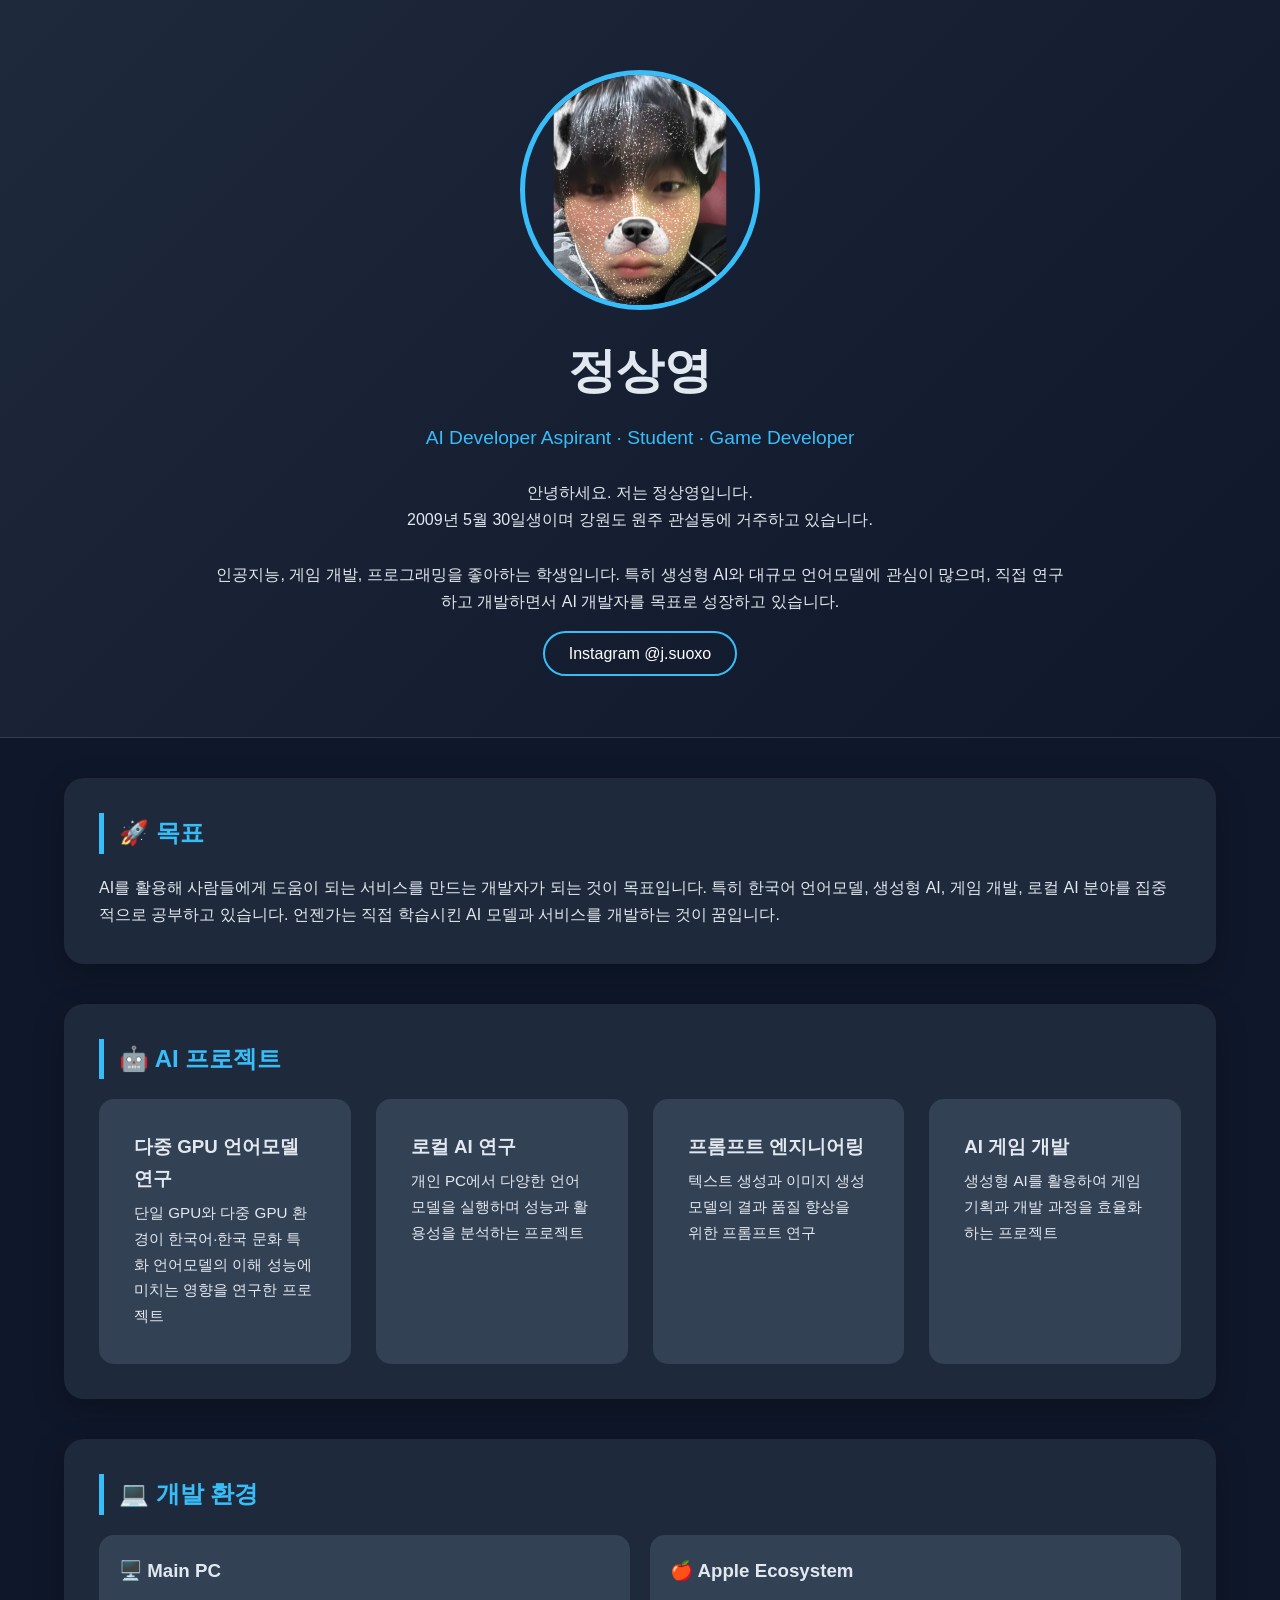
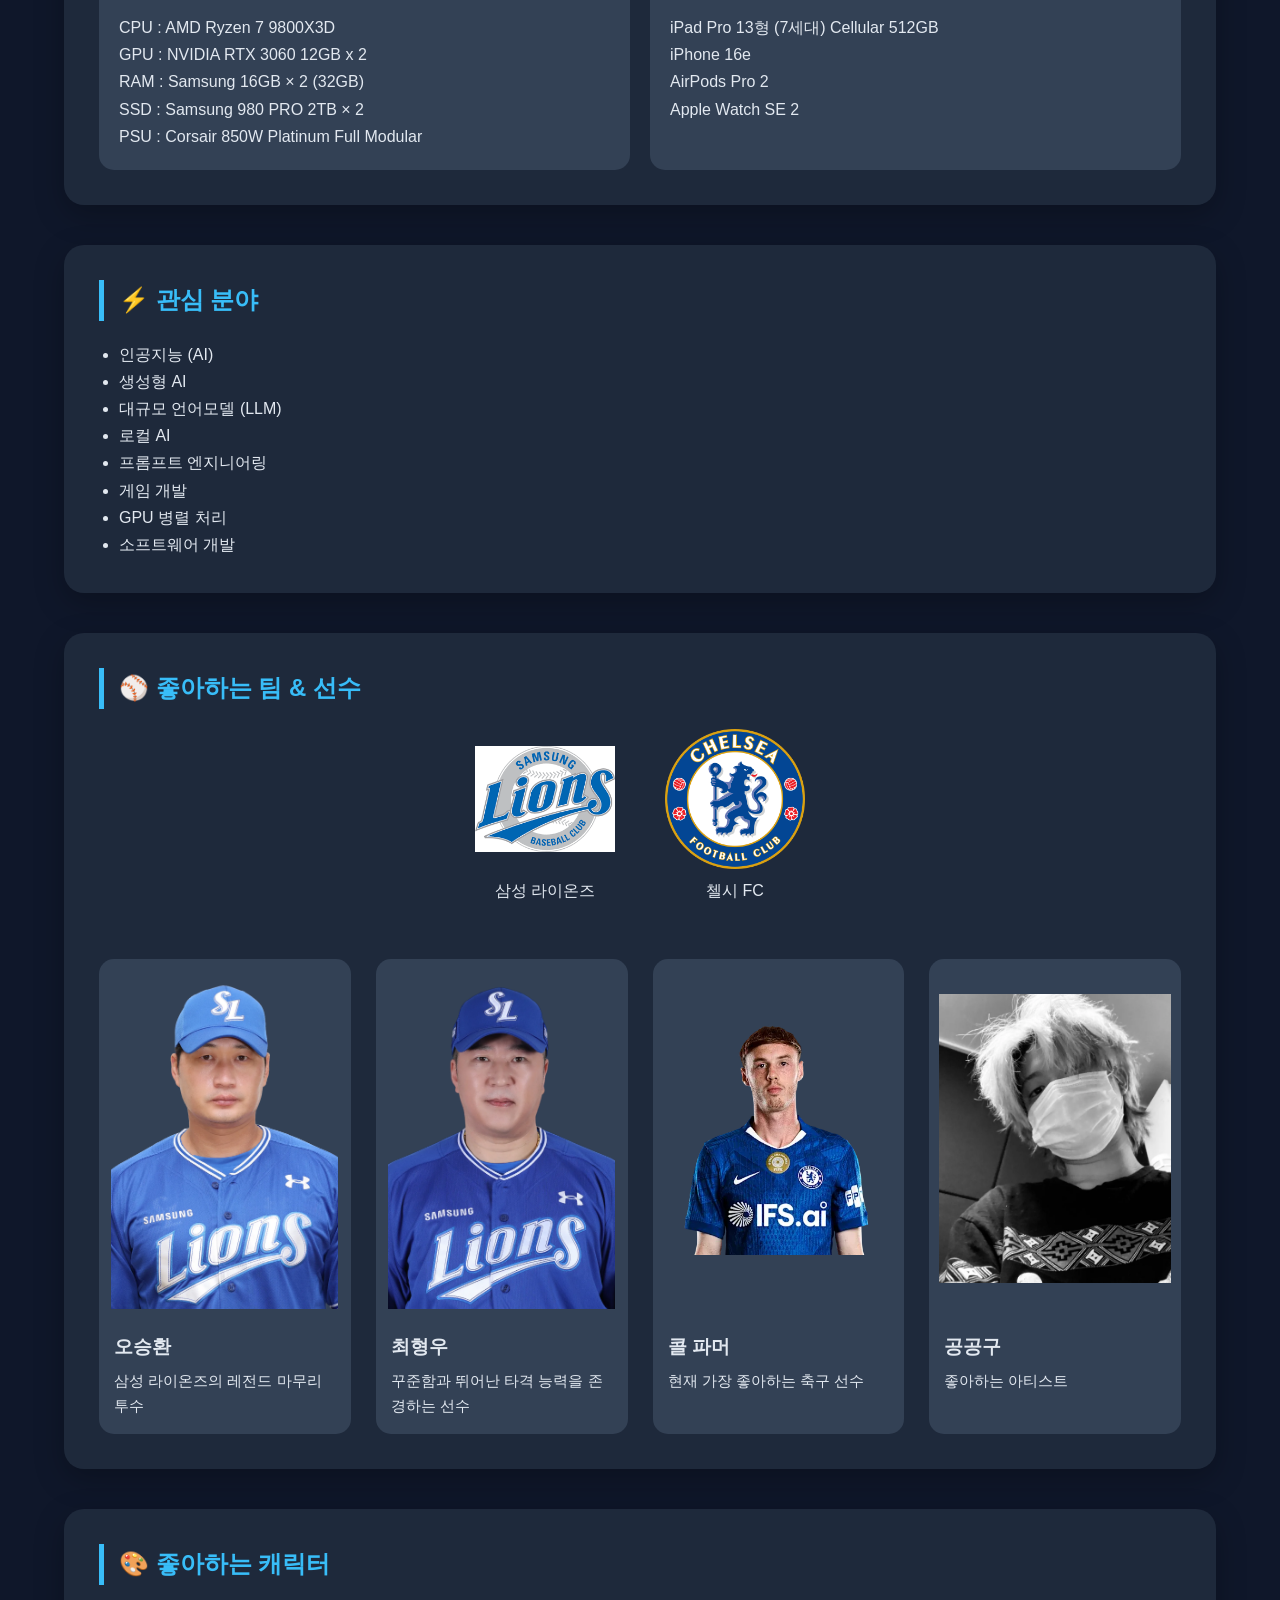
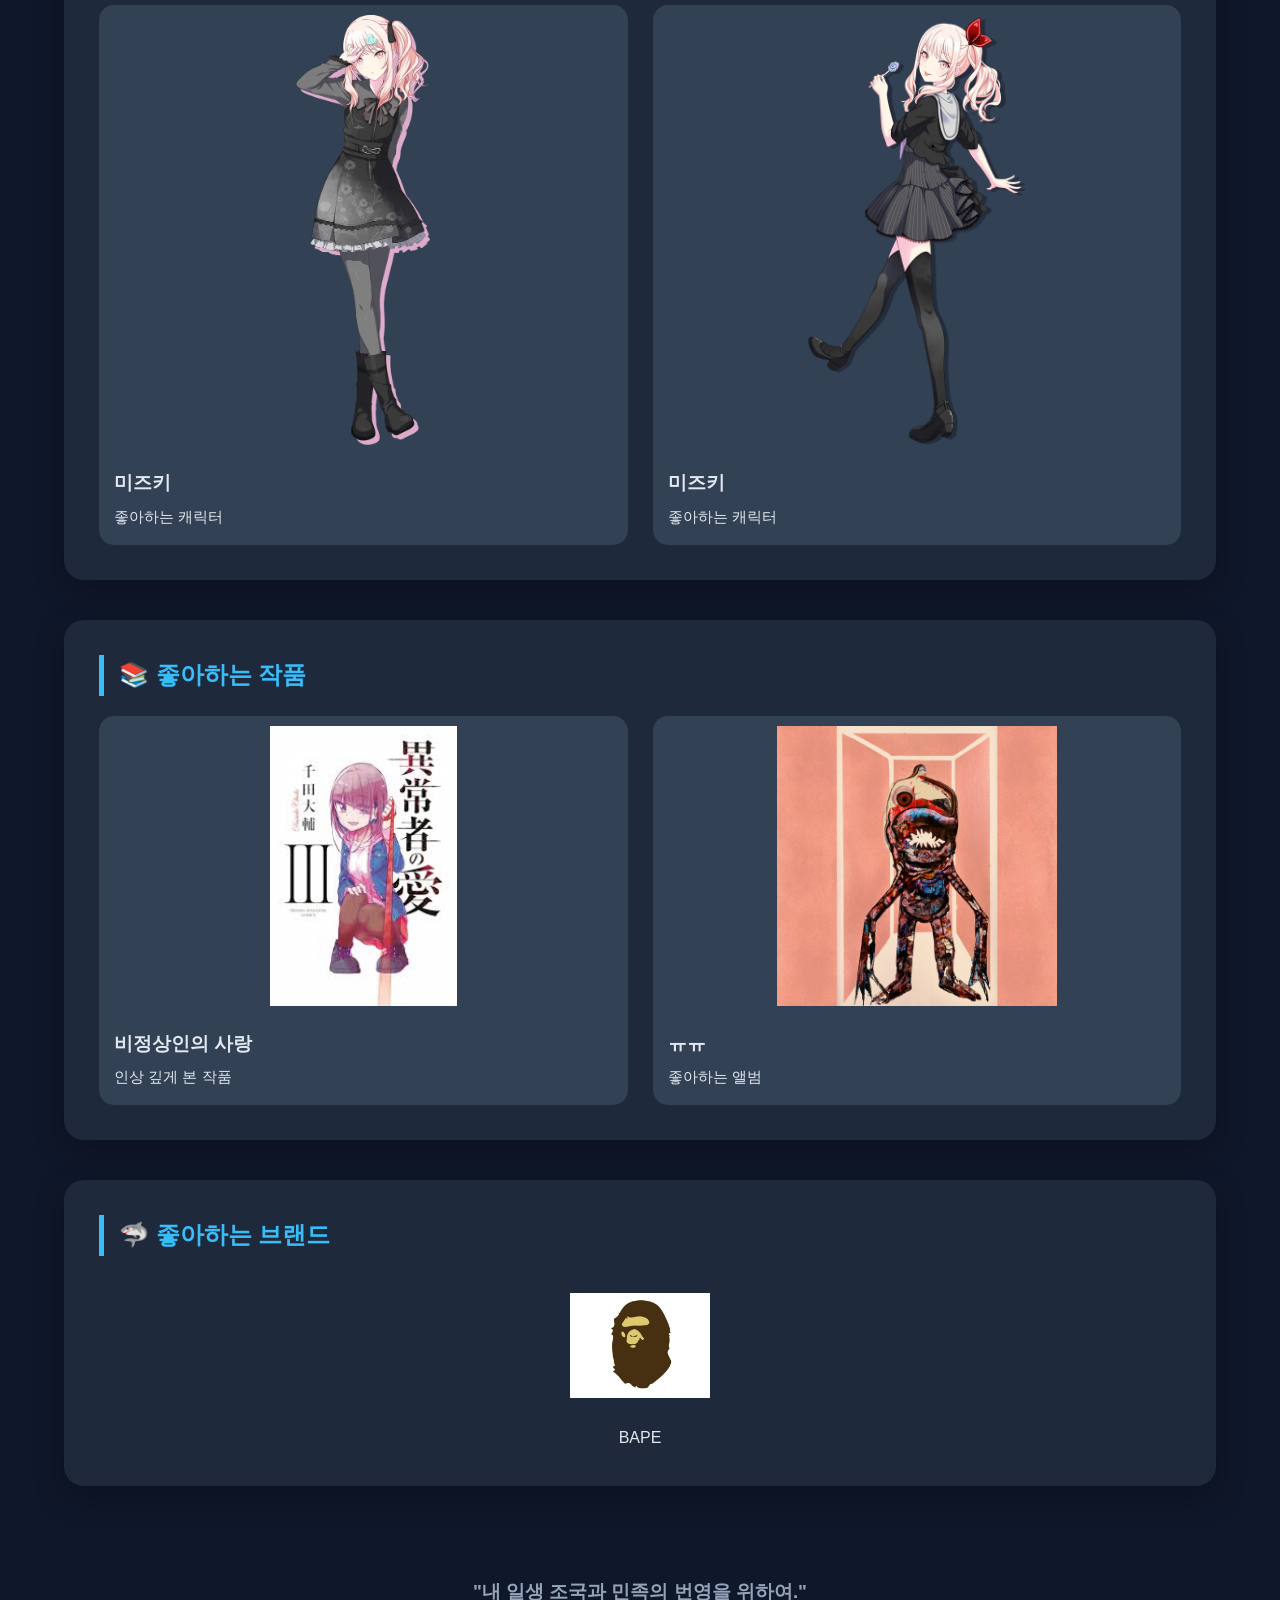
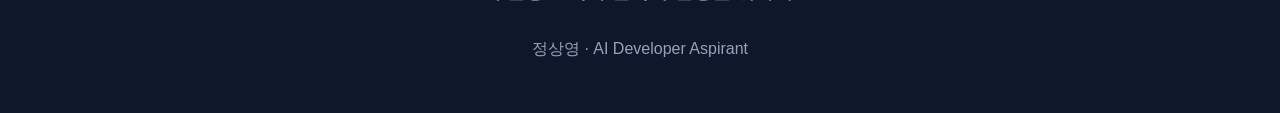
==== github정상영/index.html @ e0c02b86 "Add files via upload" ====
<!DOCTYPE html>

<html lang="ko">
<head>
<meta charset="UTF-8">
<meta name="viewport" content="width=device-width, initial-scale=1.0">
<title>정상영 | AI Developer Portfolio</title>

<style>
*{
    margin:0;
    padding:0;
    box-sizing:border-box;
}

html{
    scroll-behavior:smooth;
}

body{
    font-family:'Pretendard','맑은 고딕',sans-serif;
    background:#0f172a;
    color:#e2e8f0;
    line-height:1.7;
}

header{
    text-align:center;
    padding:70px 20px;
    background:linear-gradient(135deg,#1e293b,#0f172a);
    border-bottom:1px solid rgba(255,255,255,0.1);
}

.profile{
    width:240px;
    height:240px;

    margin:auto;

    border-radius:50%;

    overflow:hidden;

    border:5px solid #38bdf8;
}

.profile img{
    width:100%;

    height:auto;

    transform:scale(0.75);

    transform-origin:center top;
}

header h1{
    font-size:3rem;
    margin-top:20px;
}

.subtitle{
    color:#38bdf8;
    font-size:1.2rem;
    margin-top:10px;
}

.intro{
    max-width:850px;
    margin:25px auto;
}

.social{
    margin-top:25px;
}

.social a{
    color:white;
    text-decoration:none;
    padding:12px 24px;
    border:2px solid #38bdf8;
    border-radius:999px;
    transition:.3s;
}

.social a:hover{
    background:#38bdf8;
    color:#0f172a;
}

.container{
    width:90%;
    max-width:1200px;
    margin:auto;
}

section{
    margin:40px 0;
    padding:35px;
    background:#1e293b;
    border-radius:20px;
    box-shadow:0 10px 30px rgba(0,0,0,.25);
}

h2{
    color:#38bdf8;
    margin-bottom:20px;
    border-left:5px solid #38bdf8;
    padding-left:15px;
}

.gallery{
    display:grid;
    grid-template-columns:repeat(auto-fit,minmax(240px,1fr));
    gap:25px;
}

.card{
    background:#334155;
    border-radius:15px;
    overflow:hidden;
    transition:.3s;
}

.card:hover{
    transform:translateY(-6px);
}

.card img{
    width:100%;
    height:320px;
    object-fit:contain;
    object-position:center;
    display:block;
    padding:10px;
}

.player-card img{
    height: 360px;
}

.character-card img{
    height:450px;
}

.creator-card img{
    height:360px;
}

.album-card img{
    height:300px;
}

.card h3{
    padding:12px 15px 5px;
}

.card p{
    padding:0 15px 15px;
    font-size:.95rem;
}

.logo-row{
    display:flex;
    justify-content:center;
    gap:50px;
    flex-wrap:wrap;
}

.logo-row img{
    width:140px;
    height:140px;
    object-fit:contain;
}

.spec{
    display:grid;
    grid-template-columns:repeat(auto-fit,minmax(320px,1fr));
    gap:20px;
}

.spec-box{
    background:#334155;
    padding:20px;
    border-radius:15px;
}

ul{
    padding-left:20px;
}

footer{
    text-align:center;
    padding:50px 20px;
    color:#94a3b8;
}
</style>

</head>

<body>

<header>

<div class="profile">
    <img src="Images/정상영(나)사진.png" alt="정상영">
</div>

<h1>정상영</h1>

<div class="subtitle">
AI Developer Aspirant · Student · Game Developer
</div>

<div class="intro">
안녕하세요. 저는 정상영입니다.<br>
2009년 5월 30일생이며 강원도 원주 관설동에 거주하고 있습니다.<br><br>

인공지능, 게임 개발, 프로그래밍을 좋아하는 학생입니다.
특히 생성형 AI와 대규모 언어모델에 관심이 많으며,
직접 연구하고 개발하면서 AI 개발자를 목표로 성장하고 있습니다.

</div>

<div class="social">
<a href="https://www.instagram.com/j.suoxo/" target="_blank">
Instagram @j.suoxo
</a>
</div>

</header>

<div class="container">

<section>
<h2>🚀 목표</h2>

<p>
AI를 활용해 사람들에게 도움이 되는 서비스를 만드는 개발자가 되는 것이 목표입니다.
특히 한국어 언어모델, 생성형 AI, 게임 개발, 로컬 AI 분야를 집중적으로 공부하고 있습니다.
언젠가는 직접 학습시킨 AI 모델과 서비스를 개발하는 것이 꿈입니다.
</p>

</section>

<section>

<h2>🤖 AI 프로젝트</h2>

<div class="gallery">

<div class="card">
<div style="padding:20px;">
<h3>다중 GPU 언어모델 연구</h3>
<p>
단일 GPU와 다중 GPU 환경이
한국어·한국 문화 특화 언어모델의 이해 성능에 미치는 영향을 연구한 프로젝트
</p>
</div>
</div>

<div class="card">
<div style="padding:20px;">
<h3>로컬 AI 연구</h3>
<p>
개인 PC에서 다양한 언어모델을 실행하며
성능과 활용성을 분석하는 프로젝트
</p>
</div>
</div>

<div class="card">
<div style="padding:20px;">
<h3>프롬프트 엔지니어링</h3>
<p>
텍스트 생성과 이미지 생성 모델의 결과 품질 향상을 위한 프롬프트 연구
</p>
</div>
</div>

<div class="card">
<div style="padding:20px;">
<h3>AI 게임 개발</h3>
<p>
생성형 AI를 활용하여 게임 기획과 개발 과정을 효율화하는 프로젝트
</p>
</div>
</div>

</div>

</section>

<section>

<h2>💻 개발 환경</h2>

<div class="spec">

<div class="spec-box">

<h3>🖥️ Main PC</h3>
<br>

CPU : AMD Ryzen 7 9800X3D<br>
GPU : NVIDIA RTX 3060 12GB  x 2<br>
RAM : Samsung 16GB × 2 (32GB)<br>
SSD : Samsung 980 PRO 2TB × 2<br>
PSU : Corsair 850W Platinum Full Modular

</div>

<div class="spec-box">

<h3>🍎 Apple Ecosystem</h3>
<br>

iPad Pro 13형 (7세대) Cellular 512GB<br>
iPhone 16e<br>
AirPods Pro 2<br>
Apple Watch SE 2

</div>

</div>

</section>

<section>

<h2>⚡ 관심 분야</h2>

<ul>
<li>인공지능 (AI)</li>
<li>생성형 AI</li>
<li>대규모 언어모델 (LLM)</li>
<li>로컬 AI</li>
<li>프롬프트 엔지니어링</li>
<li>게임 개발</li>
<li>GPU 병렬 처리</li>
<li>소프트웨어 개발</li>
</ul>

</section>

<section>

<h2>⚾ 좋아하는 팀 & 선수</h2>

<div class="logo-row">

<div>
<img src="Images/삼성라이온즈로고.png" alt="삼성 라이온즈">
<p style="text-align:center;">삼성 라이온즈</p>
</div>

<div>
<img src="Images/첼시로고.png" alt="첼시">
<p style="text-align:center;">첼시 FC</p>
</div>

</div>

<br><br>

<div class="gallery">

<div class="card player-card">
<img src="Images/오승환프로필.png" alt="오승환">
<h3>오승환</h3>
<p>삼성 라이온즈의 레전드 마무리 투수</p>
</div>

<div class="card player-card">
<img src="Images/최형우프로필.png" alt="최형우">
<h3>최형우</h3>
<p>꾸준함과 뛰어난 타격 능력을 존경하는 선수</p>
</div>

<div class="card player-card">
<img src="Images/콜파머프로필.png" alt="콜 파머">
<h3>콜 파머</h3>
<p>현재 가장 좋아하는 축구 선수</p>
</div>

<div class="card creator-card">
<img src="Images/공공구프로필.png" alt="공공구">
<h3>공공구</h3>
<p>좋아하는 아티스트</p>
</div>

</div>

</section>

<section>

<h2>🎨 좋아하는 캐릭터</h2>

<div class="gallery">

<div class="card character-card">
<img src="Images/미즈키프로필1.png" alt="미즈키">
<h3>미즈키</h3>
<p>좋아하는 캐릭터</p>
</div>

<div class="card character-card">
<img src="Images/미즈키프로필2.png" alt="미즈키">
<h3>미즈키</h3>
<p>좋아하는 캐릭터</p>
</div>

</div>

</section>

<section>

<h2>📚 좋아하는 작품</h2>

<div class="gallery">

<div class="card album-card">
<img src="Images/비정상인의사랑표지.png" alt="비정상인의 사랑">
<h3>비정상인의 사랑</h3>
<p>인상 깊게 본 작품</p>
</div>

<div class="card album-card">
<img src="Images/ㅠㅠ(앨범)커버.png" alt="ㅠㅠ">
<h3>ㅠㅠ</h3>
<p>좋아하는 앨범</p>
</div>

</div>

</section>

<section>

<h2>🦈 좋아하는 브랜드</h2>

<div class="logo-row">

<div>
<img src="Images/베이프로고.png" alt="BAPE">
<p style="text-align:center;">BAPE</p>
</div>

</div>

</section>

</div>

<footer>

<h3>"내 일생 조국과 민족의 번영을 위하여."</h3>

<br>

<p>
정상영 · AI Developer Aspirant
</p>

</footer>

</body>
</html>
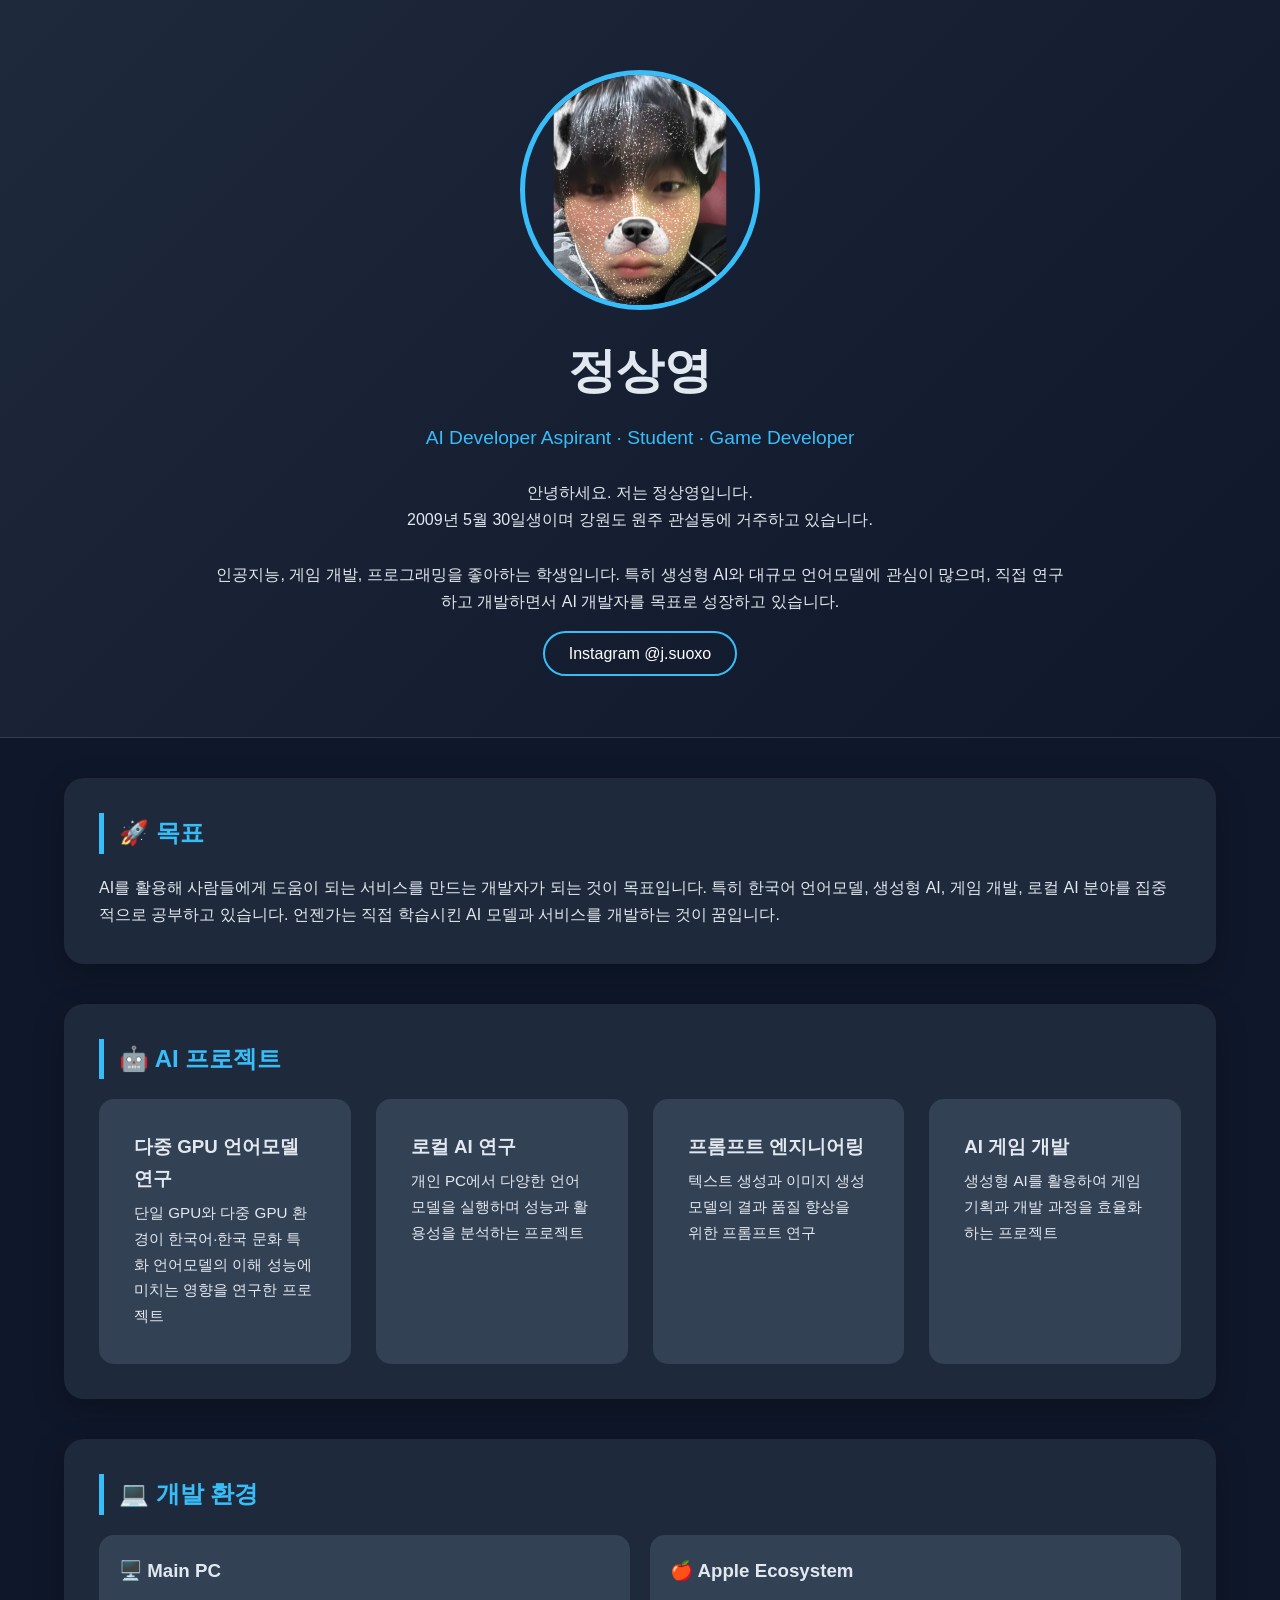
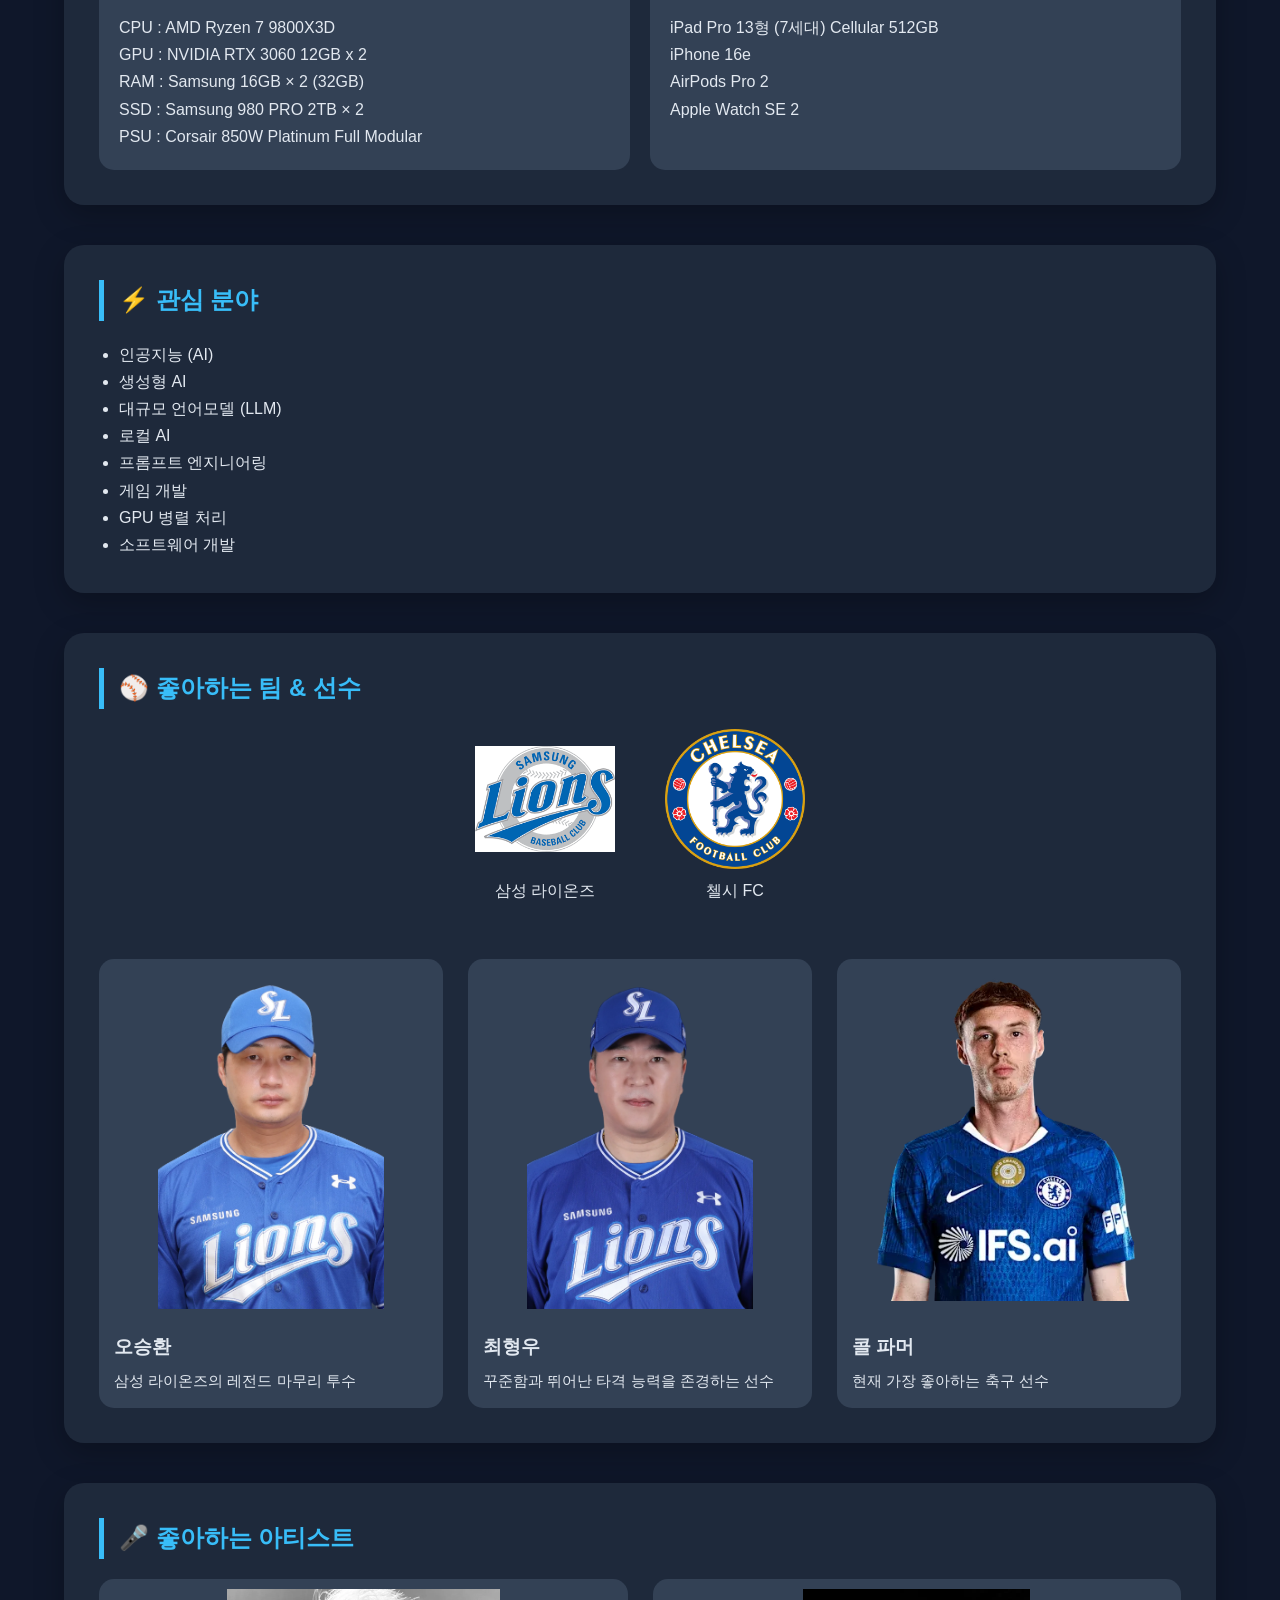
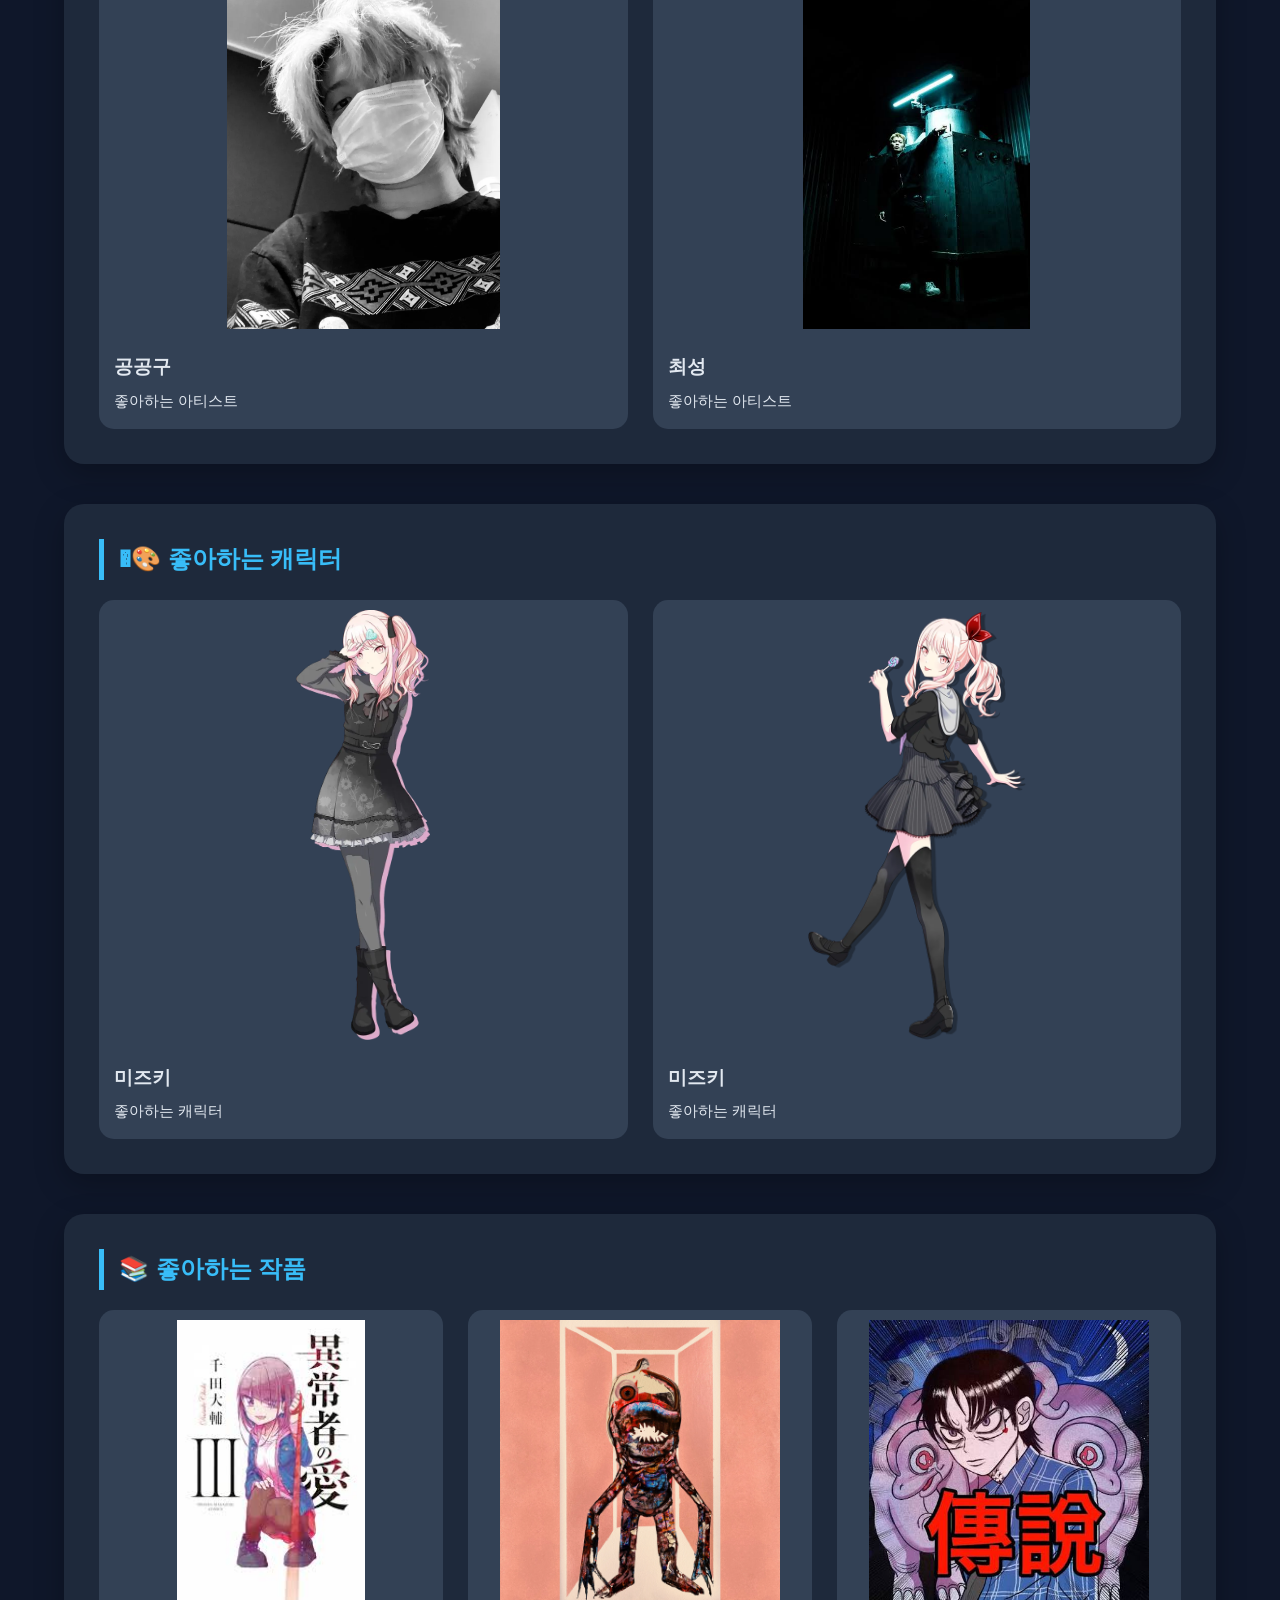
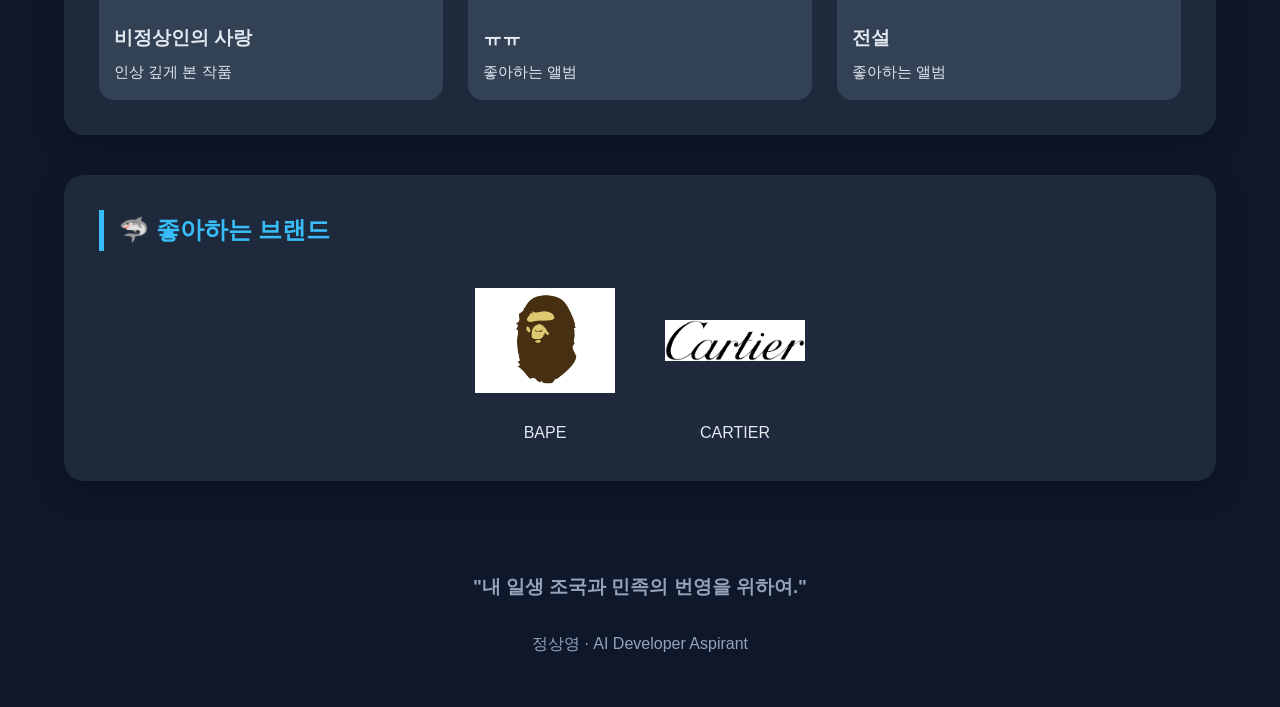
==== commit d99c3bf8: "Add files via upload" ====
--- a/github정상영/index.html
+++ b/github정상영/index.html
@@ -383,19 +383,35 @@
 <p>현재 가장 좋아하는 축구 선수</p>
 </div>
 
+</div>
+
+</section>
+
+<section>
+
+<h2>🎤 좋아하는 아티스트</h2>
+
+<div class="gallery">
+
 <div class="card creator-card">
 <img src="Images/공공구프로필.png" alt="공공구">
 <h3>공공구</h3>
 <p>좋아하는 아티스트</p>
 </div>
 
-</div>
-
-</section>
-
-<section>
-
-<h2>🎨 좋아하는 캐릭터</h2>
+<div class="card creator-card">
+<img src="Images/최성프로필.png" alt="최성">
+<h3>최성</h3>
+<p>좋아하는 아티스트</p>
+</div>
+
+</div>
+
+</section>
+
+<section>
+
+<h2>�🎨 좋아하는 캐릭터</h2>
 
 <div class="gallery">
 
@@ -433,6 +449,12 @@
 <p>좋아하는 앨범</p>
 </div>
 
+<div class="card album-card">
+<img src="Images/전설앨범표지.png" alt="전설">
+<h3>전설</h3>
+<p>좋아하는 앨범</p>
+</div>
+
 </div>
 
 </section>
@@ -448,6 +470,11 @@
 <p style="text-align:center;">BAPE</p>
 </div>
 
+<div>
+<img src="Images/cartier로고.png" alt="Cartier">
+<p style="text-align:center;">CARTIER</p>
+</div>
+
 </div>
 
 </section>
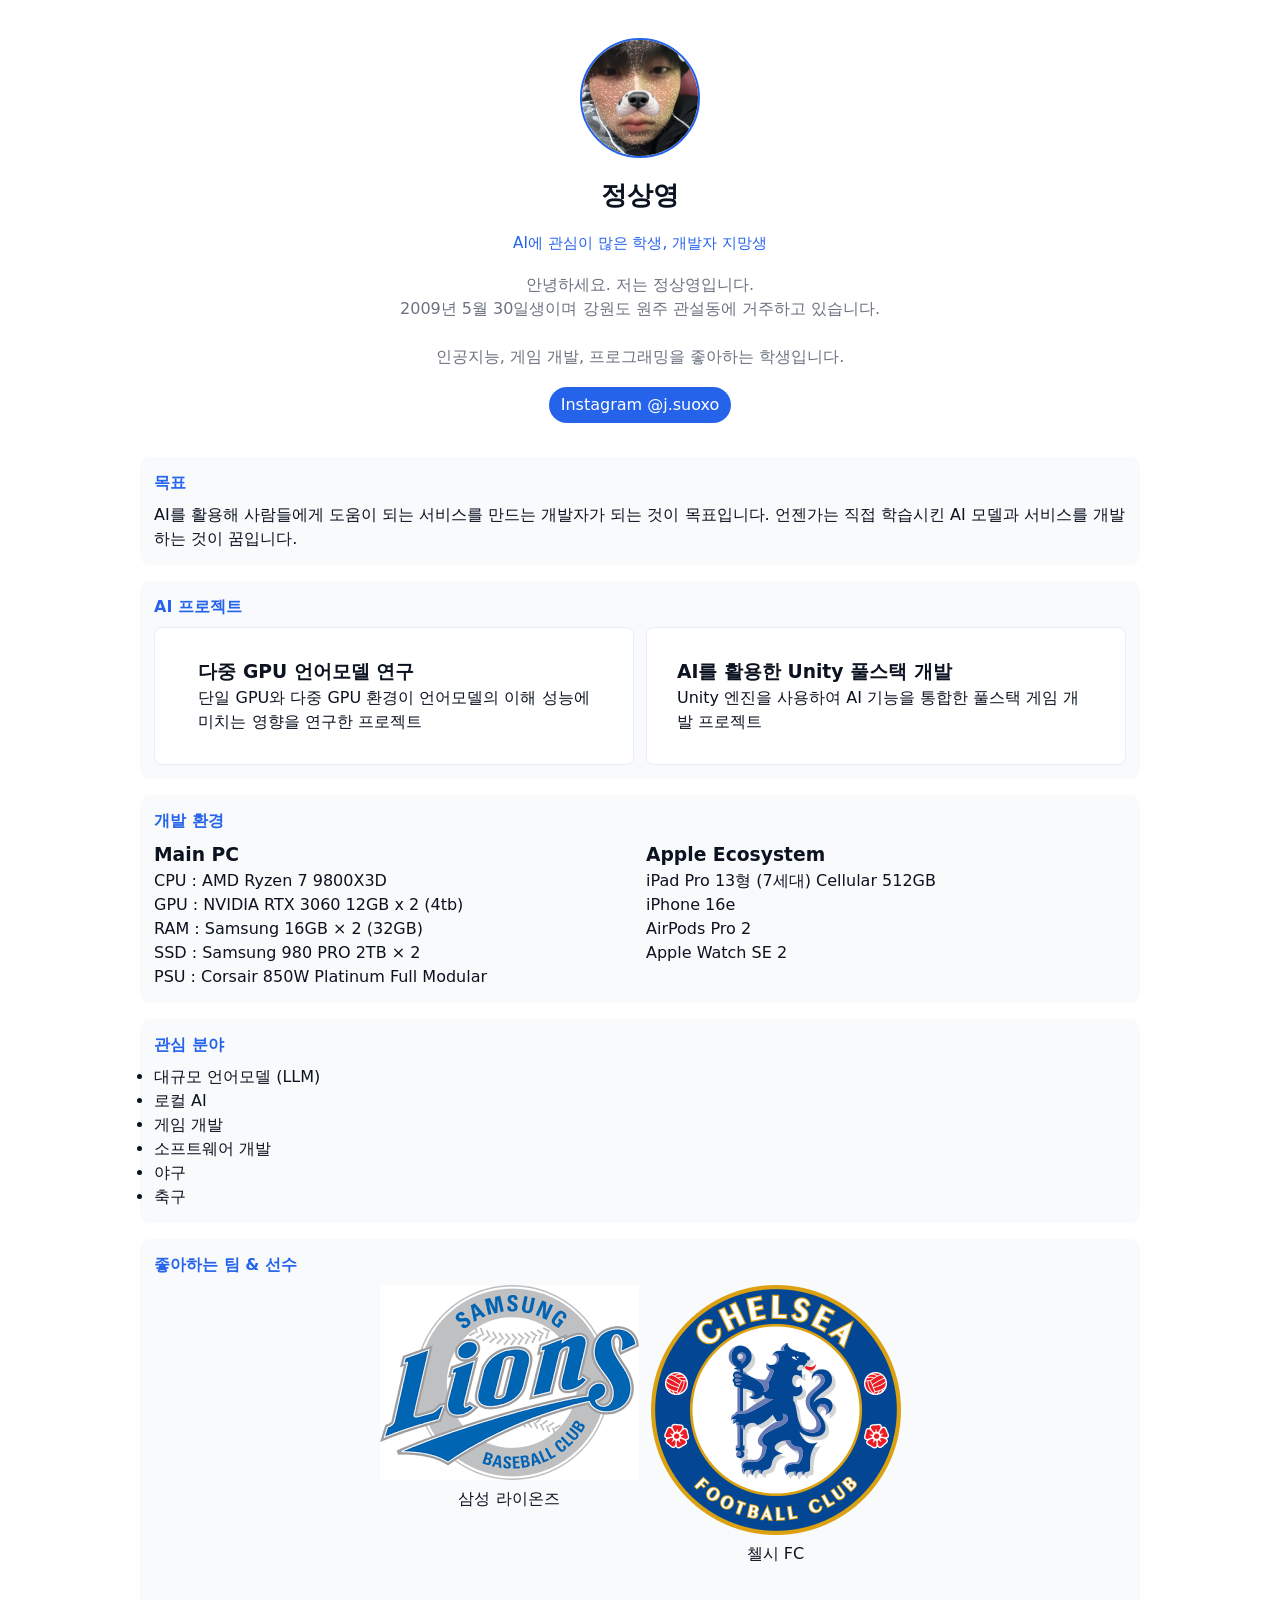
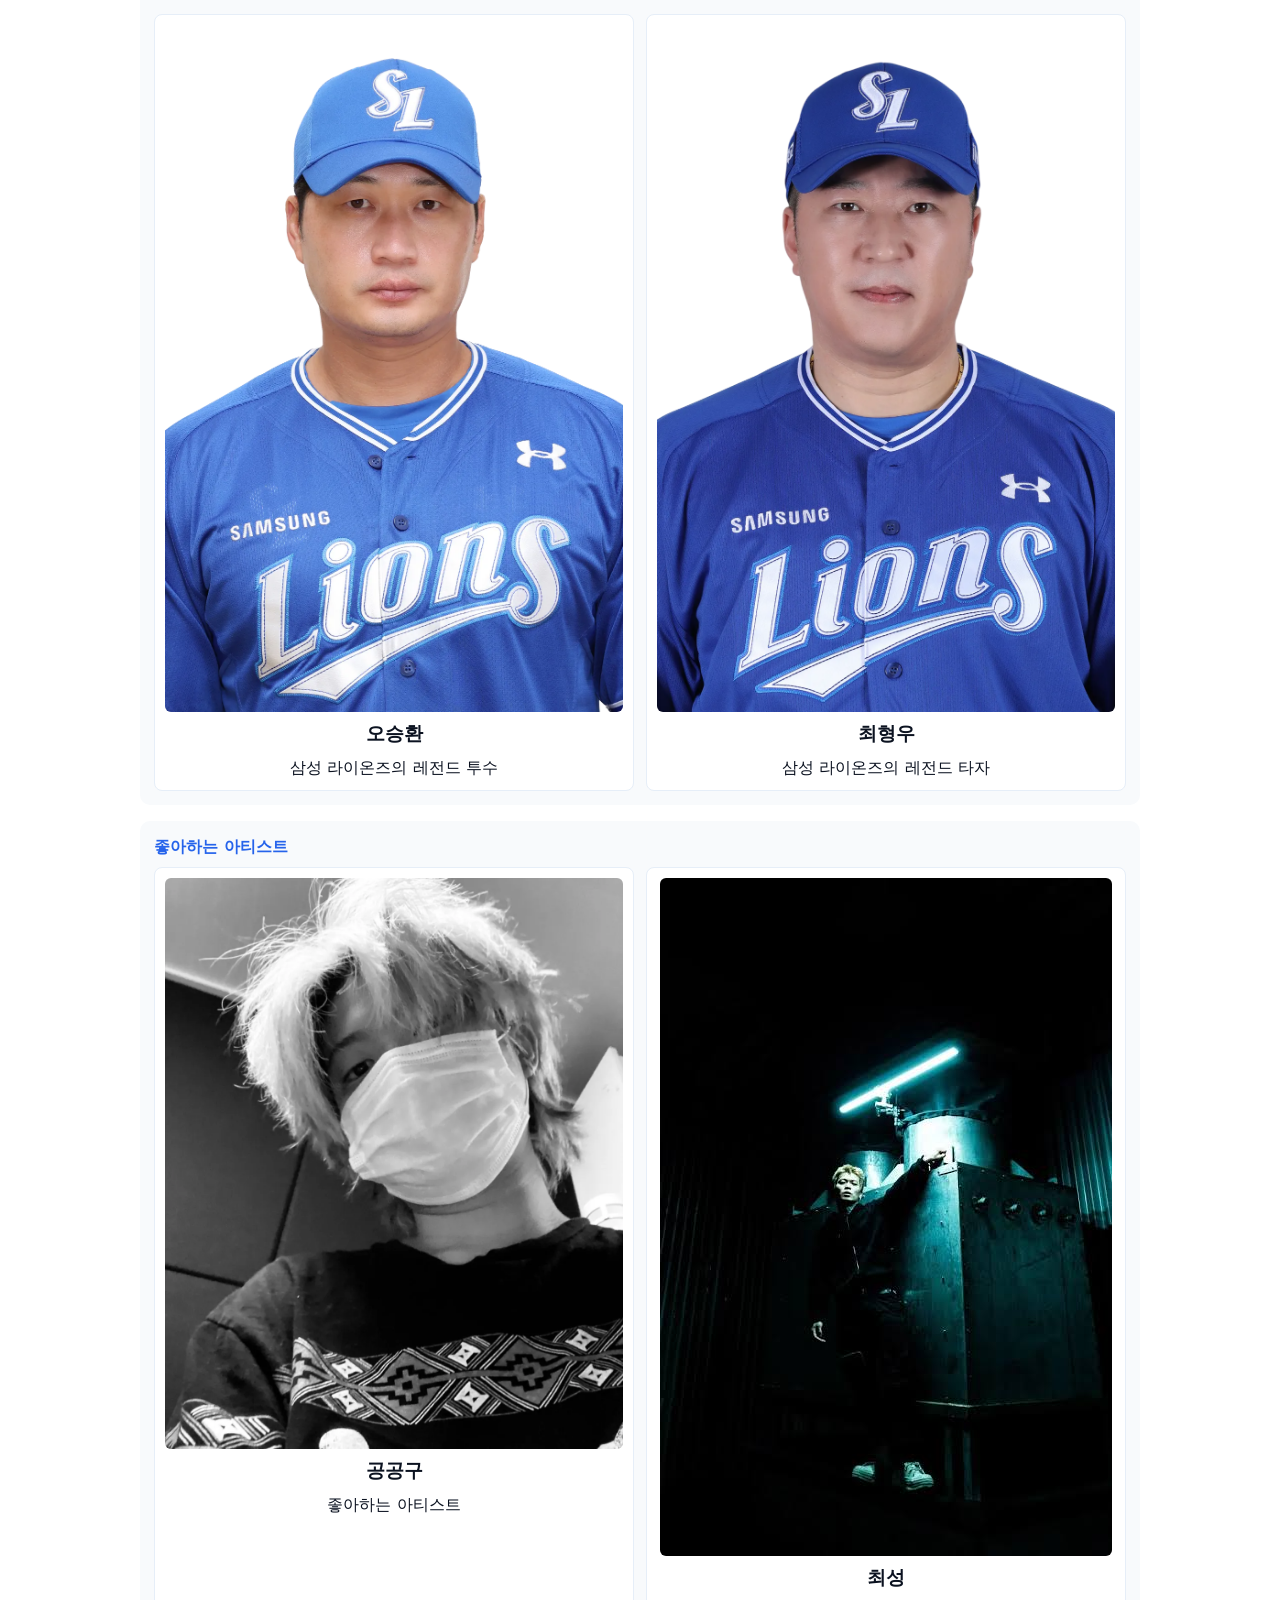
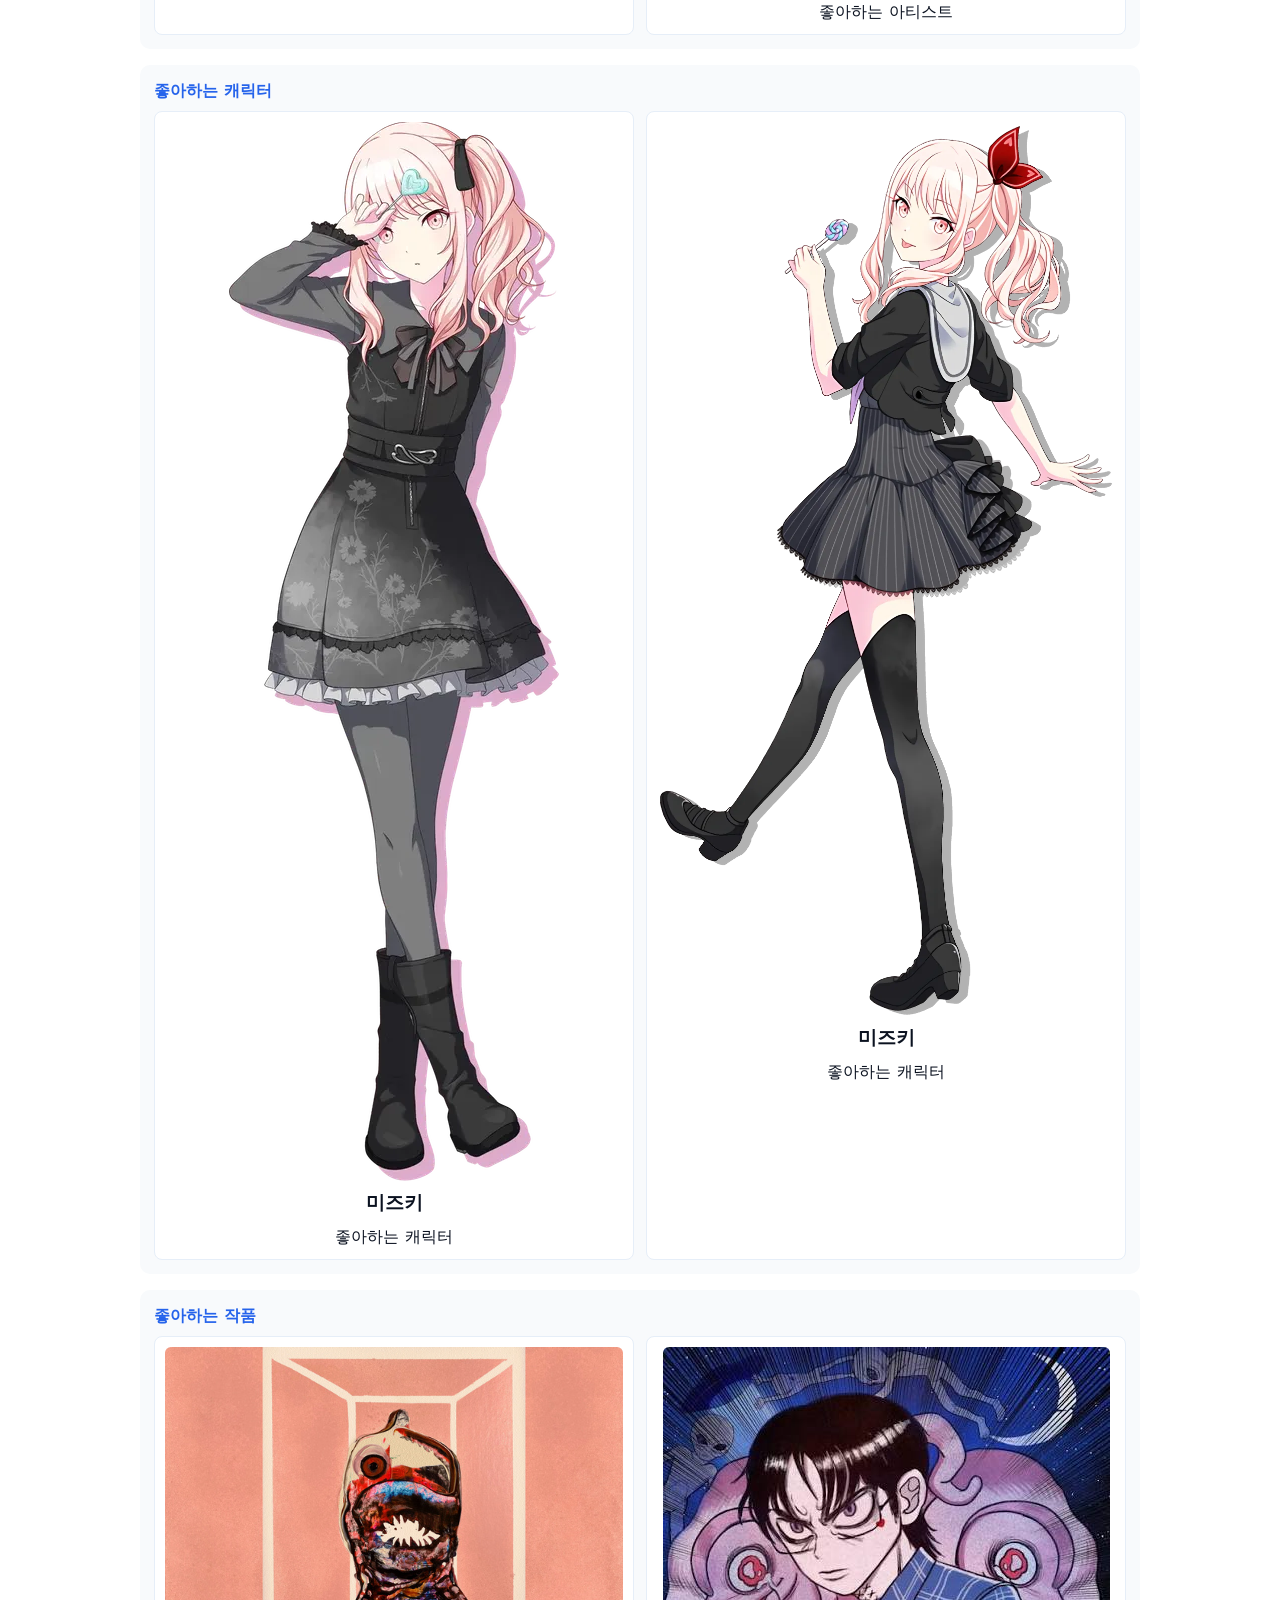
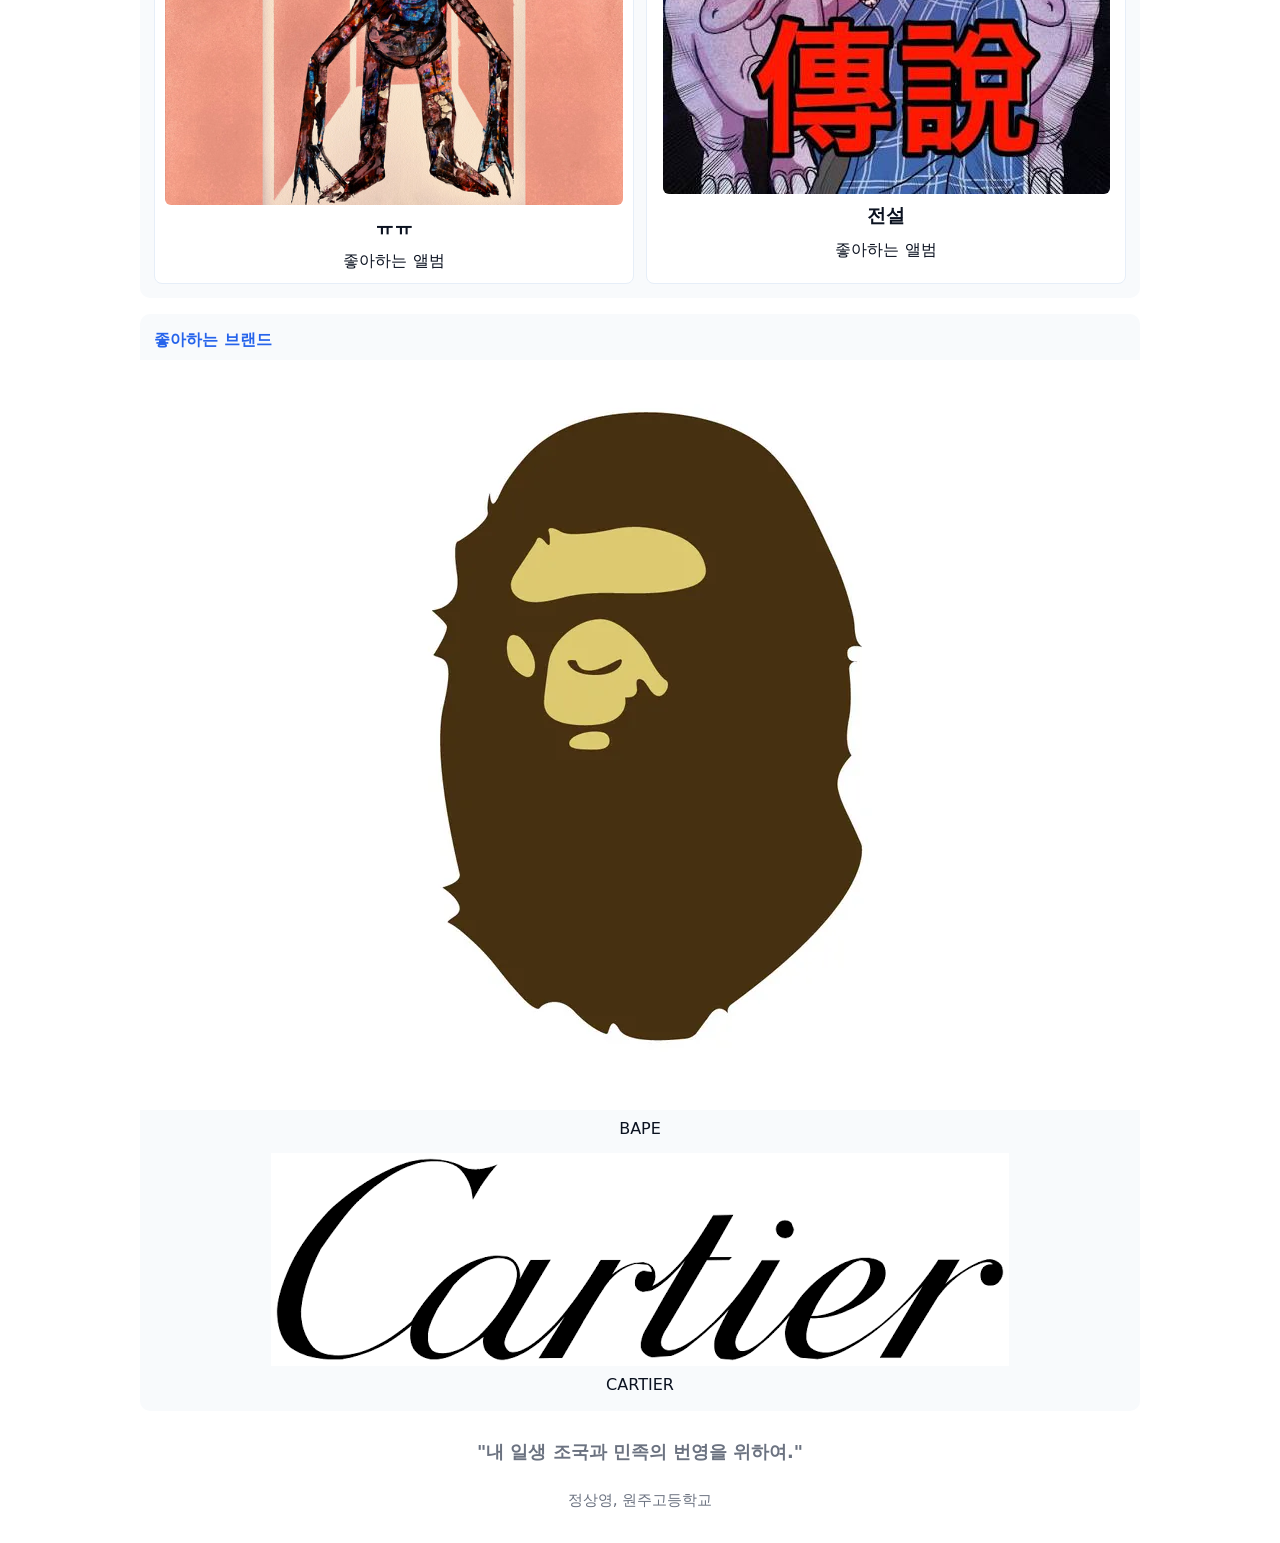
==== commit da78b03c: "Add files via upload" ====
--- a/github정상영/index.html
+++ b/github정상영/index.html
@@ -1,200 +1,10 @@
 <!DOCTYPE html>
-
 <html lang="ko">
 <head>
 <meta charset="UTF-8">
-<meta name="viewport" content="width=device-width, initial-scale=1.0">
-<title>정상영 | AI Developer Portfolio</title>
-
-<style>
-*{
-    margin:0;
-    padding:0;
-    box-sizing:border-box;
-}
-
-html{
-    scroll-behavior:smooth;
-}
-
-body{
-    font-family:'Pretendard','맑은 고딕',sans-serif;
-    background:#0f172a;
-    color:#e2e8f0;
-    line-height:1.7;
-}
-
-header{
-    text-align:center;
-    padding:70px 20px;
-    background:linear-gradient(135deg,#1e293b,#0f172a);
-    border-bottom:1px solid rgba(255,255,255,0.1);
-}
-
-.profile{
-    width:240px;
-    height:240px;
-
-    margin:auto;
-
-    border-radius:50%;
-
-    overflow:hidden;
-
-    border:5px solid #38bdf8;
-}
-
-.profile img{
-    width:100%;
-
-    height:auto;
-
-    transform:scale(0.75);
-
-    transform-origin:center top;
-}
-
-header h1{
-    font-size:3rem;
-    margin-top:20px;
-}
-
-.subtitle{
-    color:#38bdf8;
-    font-size:1.2rem;
-    margin-top:10px;
-}
-
-.intro{
-    max-width:850px;
-    margin:25px auto;
-}
-
-.social{
-    margin-top:25px;
-}
-
-.social a{
-    color:white;
-    text-decoration:none;
-    padding:12px 24px;
-    border:2px solid #38bdf8;
-    border-radius:999px;
-    transition:.3s;
-}
-
-.social a:hover{
-    background:#38bdf8;
-    color:#0f172a;
-}
-
-.container{
-    width:90%;
-    max-width:1200px;
-    margin:auto;
-}
-
-section{
-    margin:40px 0;
-    padding:35px;
-    background:#1e293b;
-    border-radius:20px;
-    box-shadow:0 10px 30px rgba(0,0,0,.25);
-}
-
-h2{
-    color:#38bdf8;
-    margin-bottom:20px;
-    border-left:5px solid #38bdf8;
-    padding-left:15px;
-}
-
-.gallery{
-    display:grid;
-    grid-template-columns:repeat(auto-fit,minmax(240px,1fr));
-    gap:25px;
-}
-
-.card{
-    background:#334155;
-    border-radius:15px;
-    overflow:hidden;
-    transition:.3s;
-}
-
-.card:hover{
-    transform:translateY(-6px);
-}
-
-.card img{
-    width:100%;
-    height:320px;
-    object-fit:contain;
-    object-position:center;
-    display:block;
-    padding:10px;
-}
-
-.player-card img{
-    height: 360px;
-}
-
-.character-card img{
-    height:450px;
-}
-
-.creator-card img{
-    height:360px;
-}
-
-.album-card img{
-    height:300px;
-}
-
-.card h3{
-    padding:12px 15px 5px;
-}
-
-.card p{
-    padding:0 15px 15px;
-    font-size:.95rem;
-}
-
-.logo-row{
-    display:flex;
-    justify-content:center;
-    gap:50px;
-    flex-wrap:wrap;
-}
-
-.logo-row img{
-    width:140px;
-    height:140px;
-    object-fit:contain;
-}
-
-.spec{
-    display:grid;
-    grid-template-columns:repeat(auto-fit,minmax(320px,1fr));
-    gap:20px;
-}
-
-.spec-box{
-    background:#334155;
-    padding:20px;
-    border-radius:15px;
-}
-
-ul{
-    padding-left:20px;
-}
-
-footer{
-    text-align:center;
-    padding:50px 20px;
-    color:#94a3b8;
-}
-</style>
+<title>정상영</title>
+
+<link rel="stylesheet" href="styles.css">
 
 </head>
 
@@ -209,17 +19,12 @@
 <h1>정상영</h1>
 
 <div class="subtitle">
-AI Developer Aspirant · Student · Game Developer
-</div>
-
+AI에 관심이 많은 학생, 개발자 지망생
+</div>
 <div class="intro">
 안녕하세요. 저는 정상영입니다.<br>
 2009년 5월 30일생이며 강원도 원주 관설동에 거주하고 있습니다.<br><br>
-
 인공지능, 게임 개발, 프로그래밍을 좋아하는 학생입니다.
-특히 생성형 AI와 대규모 언어모델에 관심이 많으며,
-직접 연구하고 개발하면서 AI 개발자를 목표로 성장하고 있습니다.
-
 </div>
 
 <div class="social">
@@ -233,11 +38,9 @@
 <div class="container">
 
 <section>
-<h2>🚀 목표</h2>
-
+<h2>목표</h2>
 <p>
 AI를 활용해 사람들에게 도움이 되는 서비스를 만드는 개발자가 되는 것이 목표입니다.
-특히 한국어 언어모델, 생성형 AI, 게임 개발, 로컬 AI 분야를 집중적으로 공부하고 있습니다.
 언젠가는 직접 학습시킨 AI 모델과 서비스를 개발하는 것이 꿈입니다.
 </p>
 
@@ -245,107 +48,75 @@
 
 <section>
 
-<h2>🤖 AI 프로젝트</h2>
-
-<div class="gallery">
-
+<h2>AI 프로젝트</h2>
+
+<div class="gallery">
 <div class="card">
 <div style="padding:20px;">
 <h3>다중 GPU 언어모델 연구</h3>
 <p>
-단일 GPU와 다중 GPU 환경이
-한국어·한국 문화 특화 언어모델의 이해 성능에 미치는 영향을 연구한 프로젝트
+단일 GPU와 다중 GPU 환경이 언어모델의 이해 성능에<br>미치는 영향을 연구한 프로젝트
 </p>
 </div>
 </div>
 
 <div class="card">
 <div style="padding:20px;">
-<h3>로컬 AI 연구</h3>
-<p>
-개인 PC에서 다양한 언어모델을 실행하며
-성능과 활용성을 분석하는 프로젝트
-</p>
-</div>
-</div>
-
-<div class="card">
-<div style="padding:20px;">
-<h3>프롬프트 엔지니어링</h3>
-<p>
-텍스트 생성과 이미지 생성 모델의 결과 품질 향상을 위한 프롬프트 연구
-</p>
-</div>
-</div>
-
-<div class="card">
-<div style="padding:20px;">
-<h3>AI 게임 개발</h3>
-<p>
-생성형 AI를 활용하여 게임 기획과 개발 과정을 효율화하는 프로젝트
-</p>
-</div>
-</div>
-
-</div>
-
-</section>
-
-<section>
-
-<h2>💻 개발 환경</h2>
+<h3>AI를 활용한 Unity 풀스택 개발</h3>
+<p>
+Unity 엔진을 사용하여 AI 기능을 통합한 풀스택 게임 개발 프로젝트
+</p>
+</div>
+</div>
+</section>
+
+<section>
+
+<h2>개발 환경</h2>
 
 <div class="spec">
 
 <div class="spec-box">
 
-<h3>🖥️ Main PC</h3>
-<br>
-
+<h3>Main PC</h3>
 CPU : AMD Ryzen 7 9800X3D<br>
-GPU : NVIDIA RTX 3060 12GB  x 2<br>
+GPU : NVIDIA RTX 3060 12GB x 2 (4tb)<br>
 RAM : Samsung 16GB × 2 (32GB)<br>
 SSD : Samsung 980 PRO 2TB × 2<br>
 PSU : Corsair 850W Platinum Full Modular
-
 </div>
 
 <div class="spec-box">
 
-<h3>🍎 Apple Ecosystem</h3>
-<br>
-
+<h3>Apple Ecosystem</h3>
 iPad Pro 13형 (7세대) Cellular 512GB<br>
 iPhone 16e<br>
 AirPods Pro 2<br>
 Apple Watch SE 2
-
-</div>
-
-</div>
-
-</section>
-
-<section>
-
-<h2>⚡ 관심 분야</h2>
+</div>
+
+</div>
+
+</section>
+
+<section>
+
+<h2>관심 분야</h2>
 
 <ul>
-<li>인공지능 (AI)</li>
-<li>생성형 AI</li>
 <li>대규모 언어모델 (LLM)</li>
 <li>로컬 AI</li>
-<li>프롬프트 엔지니어링</li>
 <li>게임 개발</li>
-<li>GPU 병렬 처리</li>
 <li>소프트웨어 개발</li>
+<li>야구</li>
+<li>축구</li>
 </ul>
 
 </section>
 
 <section>
 
-<h2>⚾ 좋아하는 팀 & 선수</h2>
+<h2>좋아하는 팀 & 선수</h2>
 
 <div class="logo-row">
 
@@ -368,28 +139,22 @@
 <div class="card player-card">
 <img src="Images/오승환프로필.png" alt="오승환">
 <h3>오승환</h3>
-<p>삼성 라이온즈의 레전드 마무리 투수</p>
+<p>삼성 라이온즈의 레전드 투수</p>
 </div>
 
 <div class="card player-card">
 <img src="Images/최형우프로필.png" alt="최형우">
 <h3>최형우</h3>
-<p>꾸준함과 뛰어난 타격 능력을 존경하는 선수</p>
-</div>
-
-<div class="card player-card">
-<img src="Images/콜파머프로필.png" alt="콜 파머">
-<h3>콜 파머</h3>
-<p>현재 가장 좋아하는 축구 선수</p>
-</div>
-
-</div>
-
-</section>
-
-<section>
-
-<h2>🎤 좋아하는 아티스트</h2>
+<p>삼성 라이온즈의 레전드 타자</p>
+</div>
+
+</div>
+
+</section>
+
+<section>
+
+<h2>좋아하는 아티스트</h2>
 
 <div class="gallery">
 
@@ -411,7 +176,7 @@
 
 <section>
 
-<h2>�🎨 좋아하는 캐릭터</h2>
+<h2>좋아하는 캐릭터</h2>
 
 <div class="gallery">
 
@@ -433,15 +198,9 @@
 
 <section>
 
-<h2>📚 좋아하는 작품</h2>
-
-<div class="gallery">
-
-<div class="card album-card">
-<img src="Images/비정상인의사랑표지.png" alt="비정상인의 사랑">
-<h3>비정상인의 사랑</h3>
-<p>인상 깊게 본 작품</p>
-</div>
+<h2>좋아하는 작품</h2>
+
+<div class="gallery">
 
 <div class="card album-card">
 <img src="Images/ㅠㅠ(앨범)커버.png" alt="ㅠㅠ">
@@ -461,7 +220,7 @@
 
 <section>
 
-<h2>🦈 좋아하는 브랜드</h2>
+<h2>좋아하는 브랜드</h2>
 
 <div class="logo-row">
 
@@ -476,22 +235,14 @@
 </div>
 
 </div>
-
-</section>
-
-</div>
-
+</section>
+</div>
 <footer>
-
 <h3>"내 일생 조국과 민족의 번영을 위하여."</h3>
-
 <br>
-
-<p>
-정상영 · AI Developer Aspirant
-</p>
-
+<p>
+정상영, 원주고등학교
+</p>
 </footer>
-
 </body>
 </html>
--- a/github정상영/styles.css
+++ b/github정상영/styles.css
@@ -0,0 +1,60 @@
+/* styles.css — 깔끔한 변수 기반 스타일, 라이트/다크 대응 */
+:root{
+  --bg: #ffffff;
+  --card: #f8fafc;
+  --accent: #2563eb;
+  --text: #0b1220;
+  --muted: #6b7280;
+  --radius: 10px;
+  --gap: 12px;
+}
+
+*{box-sizing:border-box;margin:0;padding:0}
+html{scroll-behavior:smooth}
+body{
+  font-family: system-ui, -apple-system, 'Segoe UI', Roboto, 'Noto Sans KR', sans-serif;
+  background: var(--bg);
+  color: var(--text);
+  line-height:1.5;
+  padding:20px;
+}
+
+.container{max-width:1000px;margin:0 auto}
+
+/* Header */
+header{display:flex;flex-direction:column;align-items:center;gap:var(--gap);padding:18px 0}
+.profile{width:120px;height:120px;border-radius:50%;overflow:hidden;border:2px solid var(--accent)}
+.profile img{width:100%;height:100%;object-fit:cover;display:block}
+h1{font-size:1.6rem;margin:6px 0}
+.subtitle{color:var(--accent);font-size:.95rem}
+.intro{max-width:800px;text-align:center;color:var(--muted);padding:6px 0}
+.social a{display:inline-block;background:var(--accent);color:#fff;padding:6px 12px;border-radius:999px;text-decoration:none}
+
+/* Sections */
+section{background:var(--card);padding:14px;border-radius:var(--radius);margin:16px 0}
+h2{font-size:1rem;color:var(--accent);margin-bottom:8px}
+
+/* Gallery & Cards */
+.gallery{display:grid;grid-template-columns:repeat(auto-fit,minmax(180px,1fr));gap:12px}
+.card{background:#fff;padding:10px;border-radius:8px;border:1px solid #e6eef8;display:flex;flex-direction:column;align-items:center;gap:8px}
+.card img{max-width:100%;height:auto;border-radius:6px}
+
+.logo-row{display:flex;gap:12px;flex-wrap:wrap;justify-content:center}
+.spec{display:grid;grid-template-columns:repeat(auto-fit,minmax(180px,1fr));gap:12px}
+
+footer{text-align:center;color:var(--muted);padding:12px 0;font-size:.95rem}
+
+/* Responsive tweaks */
+@media (max-width:480px){
+  body{padding:12px}
+  .profile{width:100px;height:100px}
+  h1{font-size:1.25rem}
+}
+
+/* Dark mode */
+@media (prefers-color-scheme:dark){
+  :root{--bg:#071023;--card:#07182a;--text:#e6eef8;--muted:#9aa6b2}
+  body{background:var(--bg);color:var(--text)}
+  section{background:var(--card)}
+  .card{background:var(--card);border-color:transparent}
+}
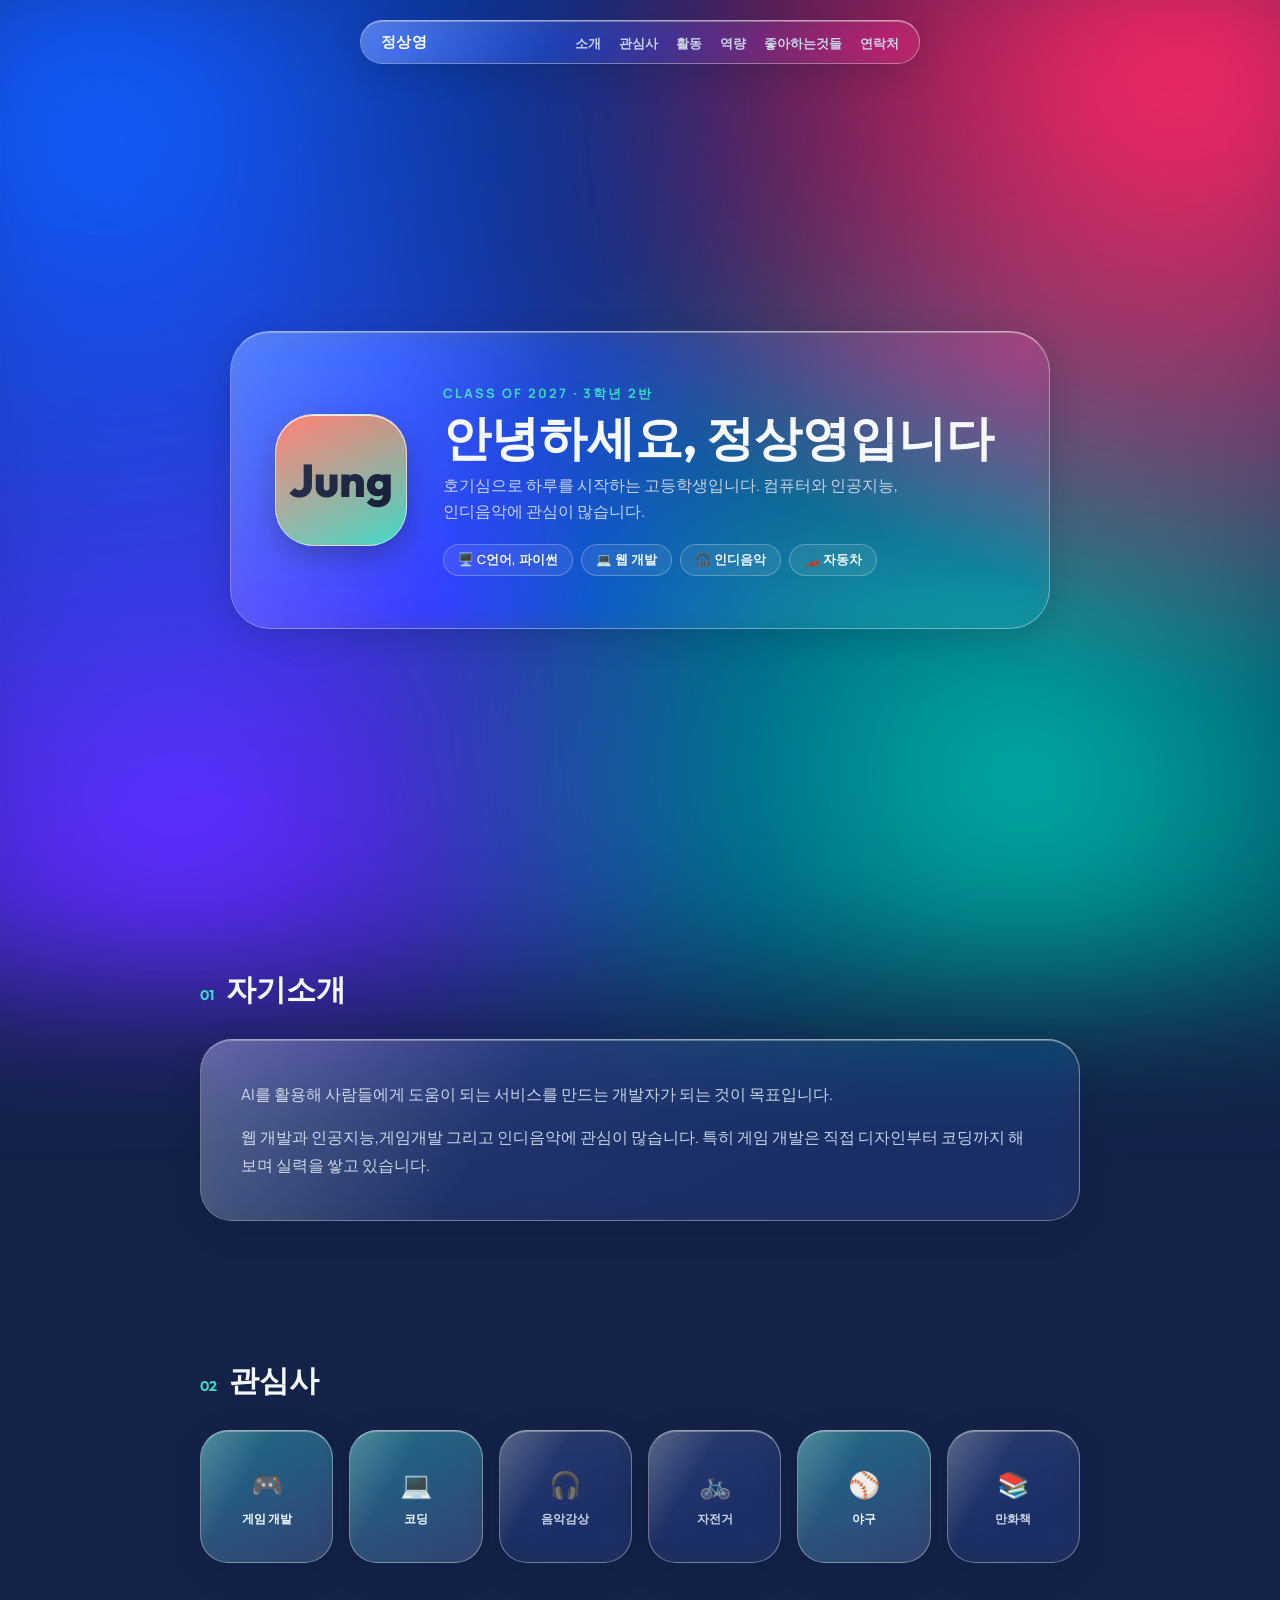
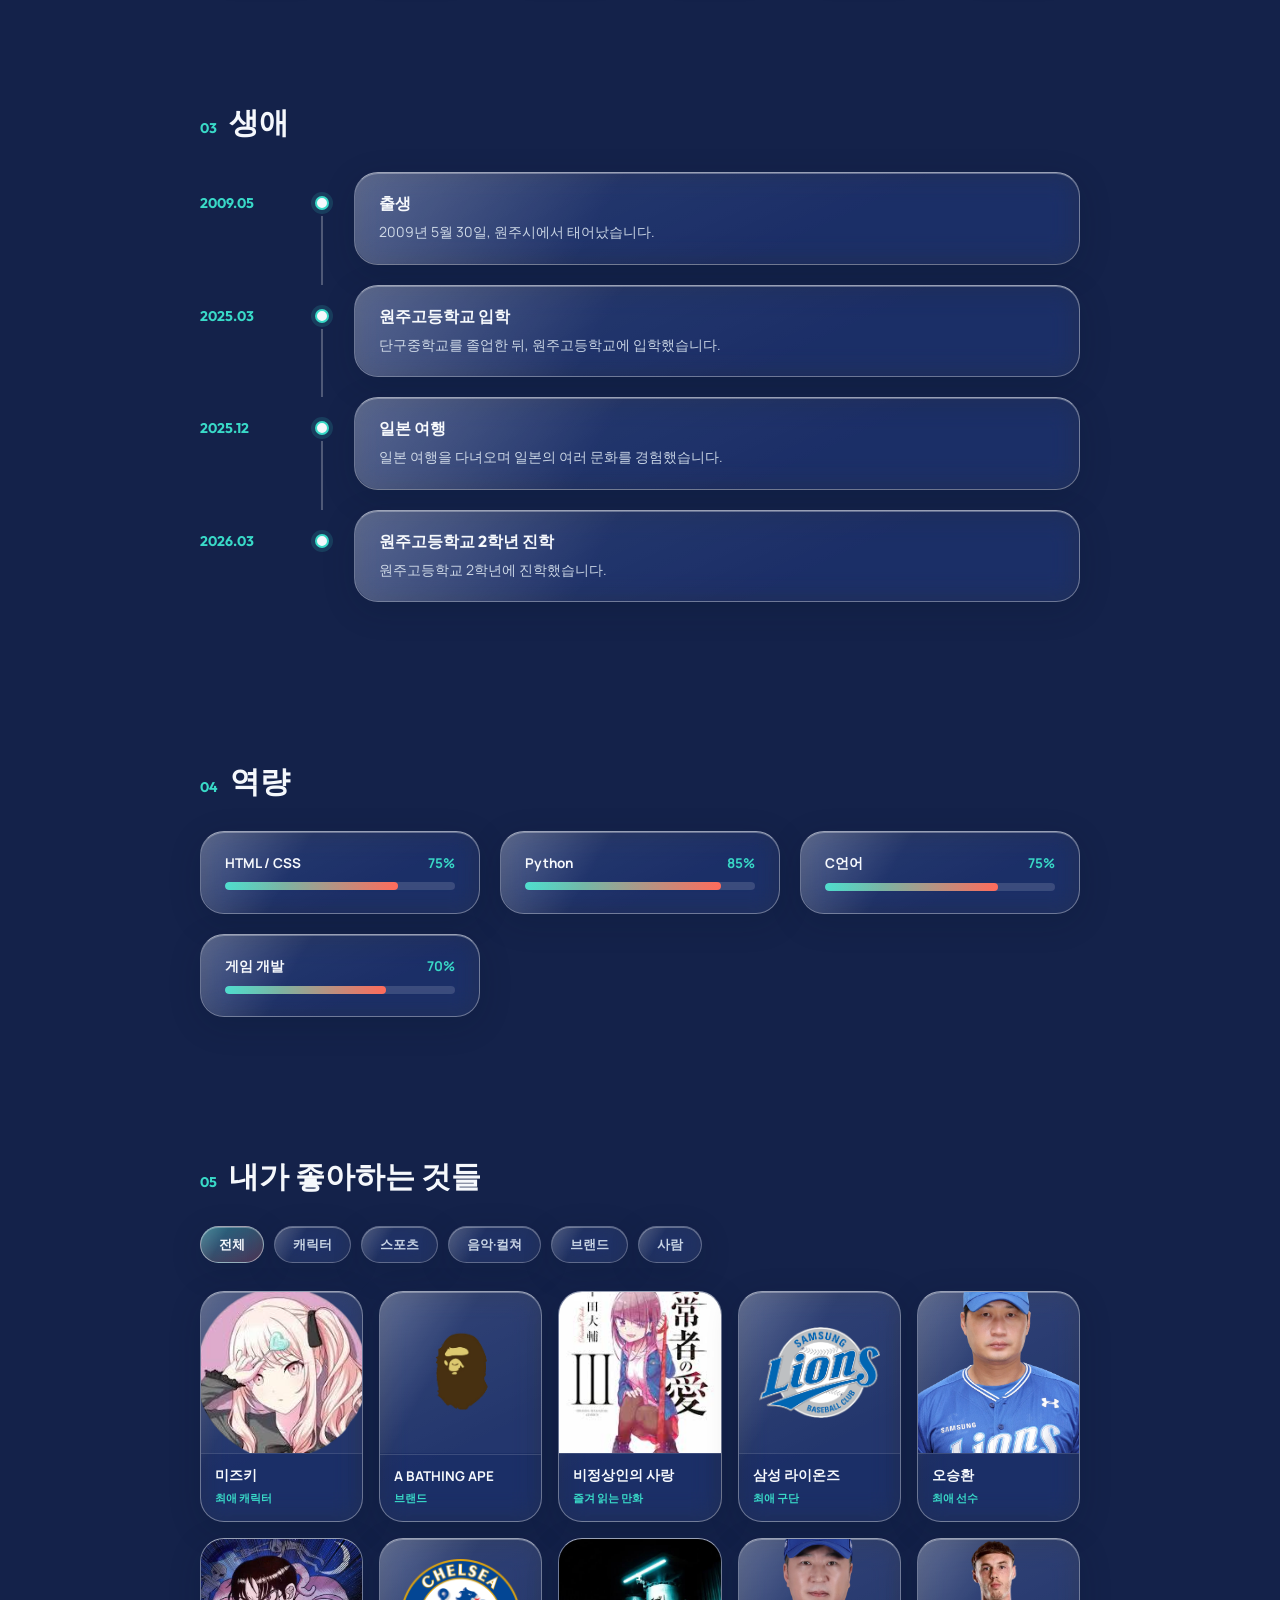
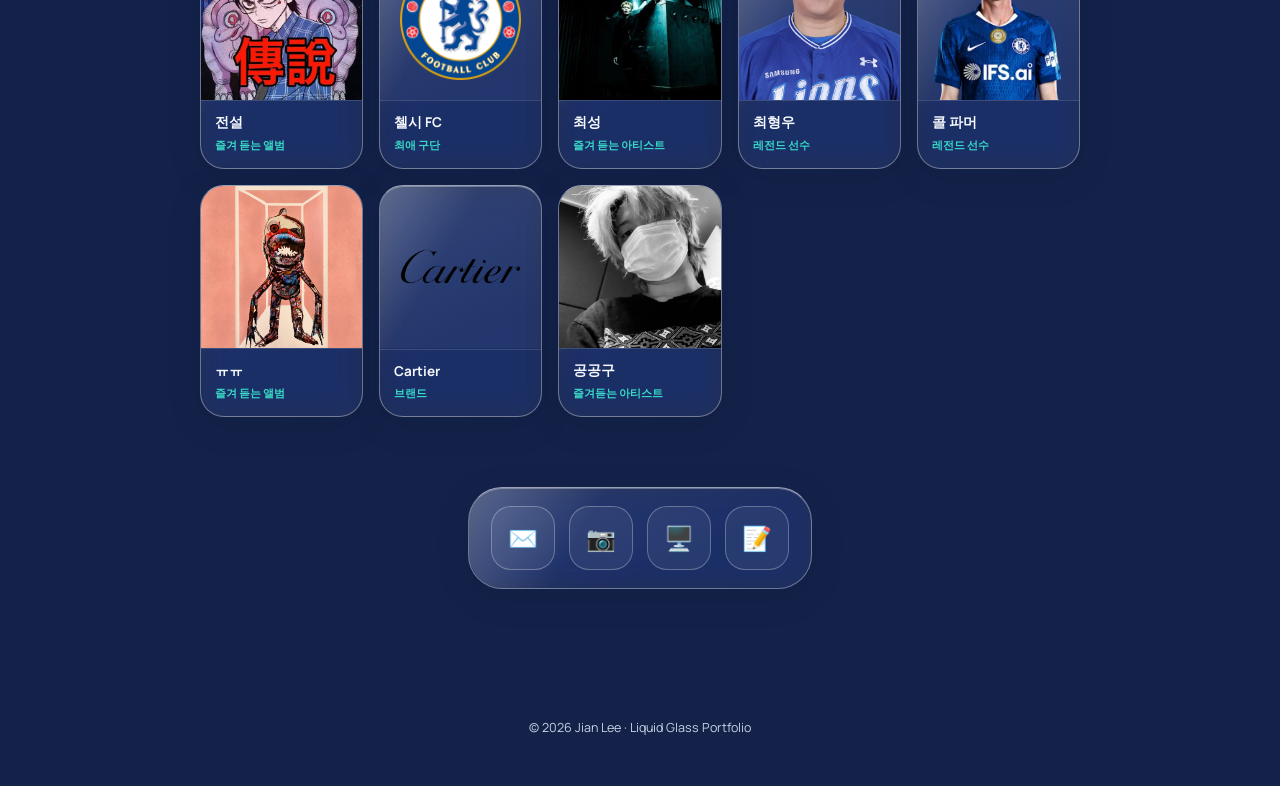
==== commit afa93e29: "Add files via upload" ====
--- a/github정상영/index.html
+++ b/github정상영/index.html
@@ -2,247 +2,572 @@
 <html lang="ko">
 <head>
 <meta charset="UTF-8">
-<title>정상영</title>
-
-<link rel="stylesheet" href="styles.css">
-
+<meta name="viewport" content="width=device-width, initial-scale=1.0">
+<title>정상영 · 자기소개</title>
+<link rel="preconnect" href="https://fonts.googleapis.com">
+<link href="https://fonts.googleapis.com/css2?family=Outfit:wght@400;500;600;700;800&family=Manrope:wght@400;500;600;700&display=swap" rel="stylesheet">
+<style>
+  :root{
+    --glass-fill: rgba(255,255,255,0.06);
+    --glass-fill-strong: rgba(255,255,255,0.12);
+    --glass-border: rgba(255,255,255,0.35);
+    --glass-shadow: rgba(6,20,45,0.18);
+    --ink: #F5F8FC;
+    --ink-soft: #C7D3E3;
+    --coral: #FF6B5B;
+    --cyan: #39D9C7;
+    --indigo: #14224A;
+  }
+
+  *{ box-sizing:border-box; }
+  html,body{ margin:0; padding:0; }
+
+  body{
+    font-family:'Manrope', -apple-system, BlinkMacSystemFont, sans-serif;
+    color:var(--ink);
+    min-height:100vh;
+    overflow-x:hidden;
+    background: var(--indigo);
+  }
+
+  /* ---------- Background: blurred aurora blobs, like the reference wallpapers ---------- */
+  .bg{
+    position:fixed;
+    inset:0;
+    z-index:-2;
+    background:
+      radial-gradient(circle at 15% 20%, #2A6BFF 0%, transparent 45%),
+      radial-gradient(circle at 85% 15%, #FF3B6E 0%, transparent 40%),
+      radial-gradient(circle at 75% 80%, #12C2B5 0%, transparent 45%),
+      radial-gradient(circle at 20% 85%, #6E3BFF 0%, transparent 45%),
+      linear-gradient(160deg, #0A1230 0%, #142250 55%, #0A1230 100%);
+    filter:blur(60px) saturate(130%);
+    transform:scale(1.2);
+    animation: drift 22s ease-in-out infinite alternate;
+  }
+  .bg::after{
+    content:'';
+    position:absolute; inset:0;
+    background:rgba(6,12,30,0.12);
+  }
+  @keyframes drift{
+    0%{ transform:scale(1.2) translate(0,0) rotate(0deg); }
+    100%{ transform:scale(1.3) translate(-2%,2%) rotate(4deg); }
+  }
+  @media (prefers-reduced-motion: reduce){
+    .bg{ animation:none; }
+  }
+
+  /* ---------- Glass base ---------- */
+  .glass{
+    background: linear-gradient(155deg, var(--glass-fill-strong), var(--glass-fill) 65%);
+    -webkit-backdrop-filter: blur(14px) saturate(150%);
+    backdrop-filter: blur(14px) saturate(150%);
+    border:1px solid var(--glass-border);
+    border-top-color:rgba(255,255,255,0.55);
+    box-shadow: 0 8px 32px var(--glass-shadow), inset 0 1px 0 rgba(255,255,255,0.3);
+    position:relative;
+  }
+  .glass::before{
+    content:'';
+    position:absolute; inset:0;
+    border-radius:inherit;
+    background:linear-gradient(120deg, rgba(255,255,255,0.22) 0%, rgba(255,255,255,0) 35%);
+    pointer-events:none;
+  }
+
+  a{ color:inherit; }
+
+  /* ---------- Top nav: control-center style capsule ---------- */
+  .nav-wrap{
+    position:fixed; top:20px; left:50%; transform:translateX(-50%);
+    z-index:50; width:min(560px, 92vw);
+  }
+  .nav{
+    border-radius:999px;
+    display:flex; align-items:center; justify-content:space-between;
+    padding:10px 20px;
+  }
+  .nav .brand{
+    font-family:'Outfit', sans-serif; font-weight:700; font-size:15px; letter-spacing:0.3px;
+  }
+  .nav ul{
+    list-style:none; display:flex; gap:18px; margin:0; padding:0;
+  }
+  .nav a{
+    text-decoration:none; font-size:13px; font-weight:600; color:var(--ink-soft);
+    transition:color .25s;
+  }
+  .nav a:hover, .nav a:focus-visible{ color:var(--ink); outline:none; }
+
+  section{ position:relative; z-index:1; }
+
+  .wrap{ max-width:920px; margin:0 auto; padding:0 20px; }
+
+  /* ---------- Hero ---------- */
+  .hero{
+    min-height:100vh;
+    display:flex; align-items:center; justify-content:center;
+    padding:120px 20px 60px;
+  }
+  .hero-card{
+    border-radius:40px;
+    padding:52px 44px;
+    display:grid;
+    grid-template-columns:auto 1fr;
+    gap:36px;
+    align-items:center;
+    max-width:820px;
+    width:100%;
+  }
+  .avatar{
+    width:132px; height:132px;
+    border-radius:38px;
+    background:linear-gradient(155deg, var(--coral), var(--cyan));
+    display:flex; align-items:center; justify-content:center;
+    font-family:'Outfit', sans-serif; font-weight:800; font-size:46px; color:#0A1230;
+    border:1px solid rgba(255,255,255,0.6);
+    box-shadow: inset 0 1px 0 rgba(255,255,255,0.8), 0 10px 30px rgba(0,0,0,0.3);
+    flex-shrink:0;
+  }
+  .hero-text .eyebrow{
+    font-size:13px; font-weight:700; letter-spacing:2px; text-transform:uppercase;
+    color:var(--cyan); margin-bottom:8px;
+  }
+  .hero-text h1{
+    font-family:'Outfit', sans-serif; font-weight:800; font-size:clamp(32px,5vw,48px);
+    margin:0 0 10px; line-height:1.1;
+  }
+  .hero-text p{
+    margin:0 0 20px; color:var(--ink-soft); font-size:16px; line-height:1.6; max-width:46ch;
+  }
+  .tags{ display:flex; flex-wrap:wrap; gap:8px; }
+  .tag{
+    padding:6px 14px; border-radius:999px; font-size:12.5px; font-weight:600;
+    background:rgba(255,255,255,0.08); border:1px solid rgba(255,255,255,0.25);
+  }
+
+  /* Focus-mode style status pill, mirrors the reference control-center switch */
+  .status-pill{
+    margin-top:24px;
+    display:flex; align-items:center; gap:14px;
+    border-radius:999px;
+    padding:12px 22px;
+    width:fit-content;
+    cursor:pointer;
+    user-select:none;
+  }
+  .status-pill .moon{
+    width:34px; height:34px; border-radius:50%;
+    background:radial-gradient(circle at 35% 30%, #fff, var(--cyan) 70%);
+    display:flex; align-items:center; justify-content:center; font-size:16px;
+    flex-shrink:0;
+  }
+  .status-pill .label{ font-weight:700; font-size:15px; }
+  .status-pill .sub{ font-size:12px; color:var(--ink-soft); display:block; margin-top:1px; }
+  .status-pill .chev{ margin-left:auto; opacity:0.6; font-size:14px; }
+  .status-pill[data-on="true"]{
+    background: linear-gradient(155deg, rgba(255,120,90,0.35), rgba(255,255,255,0.14));
+  }
+
+  /* ---------- Section heading ---------- */
+  .section-head{
+    display:flex; align-items:baseline; gap:12px; margin-bottom:28px;
+  }
+  .section-head .num{ font-family:'Outfit', sans-serif; color:var(--cyan); font-weight:700; font-size:14px; }
+  .section-head h2{
+    font-family:'Outfit', sans-serif; font-weight:700; font-size:clamp(22px,3vw,30px); margin:0;
+  }
+
+  section.block{ padding:70px 0; }
+
+  /* ---------- About card ---------- */
+  .about-card{
+    border-radius:32px; padding:40px;
+  }
+  .about-card p{ color:var(--ink-soft); line-height:1.85; font-size:15.5px; margin:0 0 14px; }
+  .about-card p:last-child{ margin-bottom:0; }
+
+  /* ---------- Interests grid: circular glass icons + one pill, echoing image 1 ---------- */
+  .interests{
+    display:grid;
+    grid-template-columns:repeat(auto-fit, minmax(110px,1fr));
+    gap:16px;
+  }
+  .interest-orb{
+    border-radius:28px;
+    aspect-ratio:1/1;
+    display:flex; flex-direction:column; align-items:center; justify-content:center;
+    gap:8px;
+    cursor:pointer;
+    transition:transform .25s, background .25s;
+  }
+  .interest-orb:hover, .interest-orb:focus-visible{ transform:translateY(-4px); outline:none; }
+  .interest-orb .ico{ font-size:26px; }
+  .interest-orb .name{ font-size:12px; font-weight:700; color:var(--ink-soft); }
+  .interest-orb[data-active="true"]{
+    background:linear-gradient(155deg, rgba(57,217,199,0.4), rgba(255,255,255,0.15));
+  }
+  .interest-orb[data-active="true"] .name{ color:var(--ink); }
+
+  /* ---------- Timeline ---------- */
+  .timeline{ display:flex; flex-direction:column; gap:0; }
+  .t-item{
+    display:grid; grid-template-columns:90px 24px 1fr;
+    gap:0 20px;
+  }
+  .t-item .when{ font-family:'Outfit', sans-serif; font-weight:700; font-size:14px; color:var(--cyan); padding-top:22px; }
+  .t-item .rail{ display:flex; flex-direction:column; align-items:center; }
+  .t-item .dot{
+    width:14px; height:14px; border-radius:50%; margin-top:24px;
+    background:var(--ink); border:2px solid var(--cyan);
+    box-shadow:0 0 0 4px rgba(57,217,199,0.15);
+    flex-shrink:0;
+  }
+  .t-item .line{ width:2px; flex:1; background:rgba(255,255,255,0.25); margin-top:6px; }
+  .t-item:last-child .line{ display:none; }
+  .t-card{
+    border-radius:24px; padding:20px 24px; margin-bottom:20px;
+  }
+  .t-card h3{ margin:0 0 6px; font-family:'Outfit', sans-serif; font-size:16px; }
+  .t-card p{ margin:0; color:var(--ink-soft); font-size:14px; line-height:1.6; }
+
+  /* ---------- Skills ---------- */
+  .skills{ display:grid; grid-template-columns:repeat(auto-fit,minmax(220px,1fr)); gap:20px; }
+  .skill-card{ border-radius:24px; padding:22px 24px; }
+  .skill-card .top{ display:flex; justify-content:space-between; font-size:13.5px; font-weight:700; margin-bottom:10px; }
+  .skill-card .top span:last-child{ color:var(--cyan); }
+  .meter{ height:8px; border-radius:999px; background:rgba(255,255,255,0.14); overflow:hidden; }
+  .meter i{
+    display:block; height:100%; border-radius:999px;
+    background:linear-gradient(90deg, var(--cyan), var(--coral));
+    width:0%;
+    transition:width 1.1s cubic-bezier(.2,.8,.2,1);
+  }
+
+  /* ---------- Favorites: filter chips + glass gallery ---------- */
+  .filter-row{
+    display:flex; flex-wrap:wrap; gap:10px; margin-bottom:28px;
+  }
+  .filter-chip{
+    padding:8px 18px; border-radius:999px; font-size:13px; font-weight:700;
+    cursor:pointer; border:1px solid rgba(255,255,255,0.28);
+    background:rgba(255,255,255,0.07); color:var(--ink-soft);
+    transition:background .25s, color .25s, transform .2s;
+  }
+  .filter-chip:hover{ transform:translateY(-2px); }
+  .filter-chip[data-active="true"]{
+    background:linear-gradient(155deg, rgba(57,217,199,0.4), rgba(255,107,91,0.25));
+    color:var(--ink); border-color:rgba(255,255,255,0.5);
+  }
+
+  .fav-grid{
+    display:grid;
+    grid-template-columns:repeat(auto-fill, minmax(150px, 1fr));
+    gap:16px;
+    align-items:stretch;
+  }
+  .fav-card{
+    border-radius:24px;
+    overflow:hidden;
+    display:flex; flex-direction:column;
+    height:100%;
+    transition:transform .3s, opacity .3s;
+  }
+  .fav-card.is-hidden{
+    display:none;
+  }
+  .fav-card:hover{ transform:translateY(-5px); }
+  .fav-card .frame{
+    aspect-ratio:1/1;
+    position:relative;
+    display:flex; align-items:center; justify-content:center;
+    background:rgba(255,255,255,0.04);
+    overflow:hidden;
+    flex-shrink:0;
+  }
+  .fav-card .frame img{
+    position:absolute;
+    inset:0;
+    width:100%; height:100%;
+    display:block;
+    object-fit:cover;
+    object-position:center;
+  }
+  .fav-card[data-kind="logo"] .frame{ padding:10px; }
+  .fav-card[data-kind="logo"] .frame img{
+    position:relative;
+    inset:auto;
+    object-fit:contain;
+    padding:10px;
+  }
+  .fav-card .cap{
+    padding:12px 14px 14px;
+    border-top:1px solid rgba(255,255,255,0.14);
+    margin-top:auto;
+  }
+  .fav-card .cap .name{ font-weight:700; font-size:13.5px; display:block; }
+  .fav-card .cap .cat{ font-size:11px; color:var(--cyan); font-weight:600; }
+
+  /* ---------- Contact dock, echoing image 2's app-icon row ---------- */
+  .dock-wrap{ display:flex; justify-content:center; padding:0 0 100px; }
+  .dock{
+    border-radius:34px;
+    padding:18px 22px;
+    display:flex; gap:14px;
+    flex-wrap:wrap; justify-content:center;
+  }
+  .dock a{
+    width:64px; height:64px; border-radius:20px;
+    display:flex; align-items:center; justify-content:center;
+    font-size:24px; text-decoration:none;
+    background:rgba(255,255,255,0.06);
+    border:1px solid rgba(255,255,255,0.28);
+    transition:transform .25s, background .25s;
+  }
+  .dock a:hover, .dock a:focus-visible{
+    transform:translateY(-6px) scale(1.06);
+    background:rgba(255,255,255,0.14);
+    outline:none;
+  }
+  .dock .dtip{ font-size:9px; display:block; text-align:center; margin-top:2px; color:var(--ink-soft); }
+
+  footer{
+    text-align:center; padding:30px 20px 50px;
+    color:var(--ink-soft); font-size:12.5px;
+  }
+
+  @media (max-width:640px){
+    .hero-card{ grid-template-columns:1fr; text-align:center; }
+    .hero-text .tags, .status-pill{ margin-left:auto; margin-right:auto; }
+    .avatar{ margin:0 auto; }
+    .nav ul{ gap:12px; }
+    .nav a{ font-size:12px; }
+  }
+</style>
 </head>
-
 <body>
 
-<header>
-
-<div class="profile">
-    <img src="Images/정상영(나)사진.png" alt="정상영">
+<div class="bg"></div>
+
+<div class="nav-wrap">
+  <nav class="nav glass">
+    <span class="brand">정상영</span>
+    <ul>
+      <li><a href="#about">소개</a></li>
+      <li><a href="#interests">관심사</a></li>
+      <li><a href="#timeline">활동</a></li>
+      <li><a href="#skills">역량</a></li>
+      <li><a href="#favorites">좋아하는것들</a></li>
+      <li><a href="#contact">연락처</a></li>
+    </ul>
+  </nav>
 </div>
 
-<h1>정상영</h1>
-
-<div class="subtitle">
-AI에 관심이 많은 학생, 개발자 지망생
+<section class="hero">
+  <div class="hero-card glass">
+    <div class="avatar">Jung</div>
+    <div class="hero-text">
+      <div class="eyebrow">Class of 2027 · 3학년 2반</div>
+      <h1>안녕하세요, 정상영입니다</h1>
+      <p>호기심으로 하루를 시작하는 고등학생입니다. 컴퓨터와 인공지능, 인디음악에 관심이 많습니다.</p>
+      <div class="tags">
+        <span class="tag">🖥️ C언어, 파이썬</span>
+        <span class="tag">💻 웹 개발</span>
+        <span class="tag">🎧 인디음악</span>
+        <span class="tag">🏎️ 자동차</span>
+    </div>
+  </div>
+</section>
+
+<section class="block" id="about">
+  <div class="wrap">
+    <div class="section-head"><span class="num">01</span><h2>자기소개</h2></div>
+    <div class="about-card glass">
+        <p>AI를 활용해 사람들에게 도움이 되는 서비스를 만드는 개발자가 되는 것이 목표입니다.</p>
+        <p>웹 개발과 인공지능,게임개발 그리고 인디음악에 관심이 많습니다. 특히 게임 개발은 직접 디자인부터 코딩까지 해보며 실력을 쌓고 있습니다.</p>
+    </div>
+  </div>
+</section>
+
+<section class="block" id="interests">
+  <div class="wrap">
+    <div class="section-head"><span class="num">02</span><h2>관심사</h2></div>
+    <div class="interests" id="interestGrid">
+      <div class="interest-orb glass" data-active="true" tabindex="0"><span class="ico">🎮</span><span class="name">게임 개발</span></div>
+      <div class="interest-orb glass" data-active="true" tabindex="0"><span class="ico">💻</span><span class="name">코딩</span></div>
+      <div class="interest-orb glass" data-active="false" tabindex="0"><span class="ico">🎧</span><span class="name">음악감상</span></div>
+      <div class="interest-orb glass" data-active="false" tabindex="0"><span class="ico">🚲</span><span class="name">자전거</span></div>
+      <div class="interest-orb glass" data-active="true" tabindex="0"><span class="ico">⚾</span><span class="name">야구</span></div>
+      <div class="interest-orb glass" data-active="false" tabindex="0"><span class="ico">📚</span><span class="name">만화책</span></div>
+    </div>
+  </div>
+</section>
+
+<section class="block" id="timeline">
+  <div class="wrap">
+    <div class="section-head"><span class="num">03</span><h2>생애</h2></div>
+    <div class="timeline">
+      <div class="t-item">
+        <div class="when">2009.05</div>
+        <div class="rail"><div class="dot"></div><div class="line"></div></div>
+        <div class="t-card glass"><h3>출생</h3><p>2009년 5월 30일, 원주시에서 태어났습니다.</p></div>
+      </div>
+      <div class="t-item">
+        <div class="when">2025.03</div>
+        <div class="rail"><div class="dot"></div><div class="line"></div></div>
+        <div class="t-card glass"><h3>원주고등학교 입학</h3><p>단구중학교를 졸업한 뒤, 원주고등학교에 입학했습니다.</p></div>
+      </div>
+      <div class="t-item">
+        <div class="when">2025.12</div>
+        <div class="rail"><div class="dot"></div><div class="line"></div></div>
+        <div class="t-card glass"><h3>일본 여행</h3><p>일본 여행을 다녀오며 일본의 여러 문화를 경험했습니다.</p></div>
+      </div>
+      <div class="t-item">
+        <div class="when">2026.03</div>
+        <div class="rail"><div class="dot"></div></div>
+        <div class="t-card glass"><h3>원주고등학교 2학년 진학</h3><p>원주고등학교 2학년에 진학했습니다.</p></div>
+      </div>
+    </div>
+  </div>
+</section>
+
+<section class="block" id="skills">
+  <div class="wrap">
+    <div class="section-head"><span class="num">04</span><h2>역량</h2></div>
+    <div class="skills">
+      <div class="skill-card glass"><div class="top"><span>HTML / CSS</span><span>75%</span></div><div class="meter"><i data-w="75"></i></div></div>
+      <div class="skill-card glass"><div class="top"><span>Python</span><span>85%</span></div><div class="meter"><i data-w="85"></i></div></div>
+      <div class="skill-card glass"><div class="top"><span>C언어</span><span>75%</span></div><div class="meter"><i data-w="75"></i></div></div>
+      <div class="skill-card glass"><div class="top"><span>게임 개발</span><span>70%</span></div><div class="meter"><i data-w="70"></i></div></div>
+    </div>
+  </div>
+</section>
+
+<section class="block" id="favorites">
+  <div class="wrap">
+    <div class="section-head"><span class="num">05</span><h2>내가 좋아하는 것들</h2></div>
+
+    <div class="filter-row" id="filterRow">
+      <span class="filter-chip glass" data-filter="all" data-active="true">전체</span>
+      <span class="filter-chip glass" data-filter="character">캐릭터</span>
+      <span class="filter-chip glass" data-filter="sports">스포츠</span>
+      <span class="filter-chip glass" data-filter="music">음악·컬쳐</span>
+      <span class="filter-chip glass" data-filter="brand">브랜드</span>
+      <span class="filter-chip glass" data-filter="people">사람</span>
+    </div>
+
+    <div class="fav-grid" id="favGrid">
+      <div class="fav-card glass" data-kind="photo" data-cat="character">
+        <div class="frame"><img src="Images/미즈키프로필1.png" alt="미즈키"></div>
+        <div class="cap"><span class="name">미즈키</span><span class="cat">최애 캐릭터</span></div>
+      </div>
+      <div class="fav-card glass" data-kind="logo" data-cat="brand">
+        <div class="frame"><img src="Images/베이프로고.png" alt="A BATHING APE"></div>
+        <div class="cap"><span class="name">A BATHING APE</span><span class="cat">브랜드</span></div>
+      </div>
+      <div class="fav-card glass" data-kind="photo" data-cat="music">
+        <div class="frame"><img src="Images/비정상인의사랑표지.png" alt="비정상인의 사랑"></div>
+        <div class="cap"><span class="name">비정상인의 사랑</span><span class="cat">즐겨 읽는 만화</span></div>
+      </div>
+      <div class="fav-card glass" data-kind="logo" data-cat="sports">
+        <div class="frame"><img src="Images/삼성라이온즈로고.png" alt="삼성 라이온즈"></div>
+        <div class="cap"><span class="name">삼성 라이온즈</span><span class="cat">최애 구단</span></div>
+      </div>
+      <div class="fav-card glass" data-kind="photo" data-cat="sports">
+        <div class="frame"><img src="Images/오승환프로필.png" alt="오승환"></div>
+        <div class="cap"><span class="name">오승환</span><span class="cat">최애 선수</span></div>
+      </div>
+      <div class="fav-card glass" data-kind="photo" data-cat="music">
+        <div class="frame"><img src="Images/전설앨범표지.png" alt="전설"></div>
+        <div class="cap"><span class="name">전설</span><span class="cat">즐겨 듣는 앨범</span></div>
+      </div>
+      <div class="fav-card glass" data-kind="logo" data-cat="sports">
+        <div class="frame"><img src="Images/첼시로고.png" alt="Chelsea FC"></div>
+        <div class="cap"><span class="name">첼시 FC</span><span class="cat">최애 구단</span></div>
+      </div>
+      <div class="fav-card glass" data-kind="photo" data-cat="music">
+        <div class="frame"><img src="Images/최성프로필.png" alt="최성"></div>
+        <div class="cap"><span class="name">최성</span><span class="cat">즐겨 듣는 아티스트</span></div>
+      </div>
+      <div class="fav-card glass" data-kind="photo" data-cat="sports">
+        <div class="frame"><img src="Images/최형우프로필.png" alt="최형우"></div>
+        <div class="cap"><span class="name">최형우</span><span class="cat">레전드 선수</span></div>
+      </div>
+      <div class="fav-card glass" data-kind="photo" data-cat="sports">
+        <div class="frame"><img src="Images/콜파머프로필.png" alt="콜 파머"></div>
+        <div class="cap"><span class="name">콜 파머</span><span class="cat">레전드 선수</span></div>
+      </div>
+      <div class="fav-card glass" data-kind="photo" data-cat="music">
+        <div class="frame"><img src="Images/ㅠㅠ(앨범)커버.png" alt="ㅠㅠ"></div>
+        <div class="cap"><span class="name">ㅠㅠ</span><span class="cat">즐겨 듣는 앨범</span></div>
+      </div>
+      <div class="fav-card glass" data-kind="logo" data-cat="brand">
+        <div class="frame"><img src="Images/cartier로고.png" alt="Cartier"></div>
+        <div class="cap"><span class="name">Cartier</span><span class="cat">브랜드</span></div>
+      </div>
+      <div class="fav-card glass" data-kind="photo" data-cat="people">
+        <div class="frame"><img src="Images/공공구프로필.png" alt="공공구"></div>
+        <div class="cap"><span class="name">공공구</span><span class="cat">즐겨듣는 아티스트</span></div>
+      </div>
+    </div>
+  </div>
+</section>
+
+<div class="dock-wrap" id="contact">
+  <div class="dock glass">
+    <a href="mailto:jian.lee@example.com" aria-label="이메일">✉️</a>
+    <a href="#" aria-label="인스타그램">📷</a>
+    <a href="#" aria-label="깃허브">🖥️</a>
+    <a href="#" aria-label="블로그">📝</a>
+  </div>
 </div>
-<div class="intro">
-안녕하세요. 저는 정상영입니다.<br>
-2009년 5월 30일생이며 강원도 원주 관설동에 거주하고 있습니다.<br><br>
-인공지능, 게임 개발, 프로그래밍을 좋아하는 학생입니다.
-</div>
-
-<div class="social">
-<a href="https://www.instagram.com/j.suoxo/" target="_blank">
-Instagram @j.suoxo
-</a>
-</div>
-
-</header>
-
-<div class="container">
-
-<section>
-<h2>목표</h2>
-<p>
-AI를 활용해 사람들에게 도움이 되는 서비스를 만드는 개발자가 되는 것이 목표입니다.
-언젠가는 직접 학습시킨 AI 모델과 서비스를 개발하는 것이 꿈입니다.
-</p>
-
-</section>
-
-<section>
-
-<h2>AI 프로젝트</h2>
-
-<div class="gallery">
-<div class="card">
-<div style="padding:20px;">
-<h3>다중 GPU 언어모델 연구</h3>
-<p>
-단일 GPU와 다중 GPU 환경이 언어모델의 이해 성능에<br>미치는 영향을 연구한 프로젝트
-</p>
-</div>
-</div>
-
-<div class="card">
-<div style="padding:20px;">
-<h3>AI를 활용한 Unity 풀스택 개발</h3>
-<p>
-Unity 엔진을 사용하여 AI 기능을 통합한 풀스택 게임 개발 프로젝트
-</p>
-</div>
-</div>
-</section>
-
-<section>
-
-<h2>개발 환경</h2>
-
-<div class="spec">
-
-<div class="spec-box">
-
-<h3>Main PC</h3>
-CPU : AMD Ryzen 7 9800X3D<br>
-GPU : NVIDIA RTX 3060 12GB x 2 (4tb)<br>
-RAM : Samsung 16GB × 2 (32GB)<br>
-SSD : Samsung 980 PRO 2TB × 2<br>
-PSU : Corsair 850W Platinum Full Modular
-</div>
-
-<div class="spec-box">
-
-<h3>Apple Ecosystem</h3>
-iPad Pro 13형 (7세대) Cellular 512GB<br>
-iPhone 16e<br>
-AirPods Pro 2<br>
-Apple Watch SE 2
-</div>
-
-</div>
-
-</section>
-
-<section>
-
-<h2>관심 분야</h2>
-
-<ul>
-<li>대규모 언어모델 (LLM)</li>
-<li>로컬 AI</li>
-<li>게임 개발</li>
-<li>소프트웨어 개발</li>
-<li>야구</li>
-<li>축구</li>
-</ul>
-
-</section>
-
-<section>
-
-<h2>좋아하는 팀 & 선수</h2>
-
-<div class="logo-row">
-
-<div>
-<img src="Images/삼성라이온즈로고.png" alt="삼성 라이온즈">
-<p style="text-align:center;">삼성 라이온즈</p>
-</div>
-
-<div>
-<img src="Images/첼시로고.png" alt="첼시">
-<p style="text-align:center;">첼시 FC</p>
-</div>
-
-</div>
-
-<br><br>
-
-<div class="gallery">
-
-<div class="card player-card">
-<img src="Images/오승환프로필.png" alt="오승환">
-<h3>오승환</h3>
-<p>삼성 라이온즈의 레전드 투수</p>
-</div>
-
-<div class="card player-card">
-<img src="Images/최형우프로필.png" alt="최형우">
-<h3>최형우</h3>
-<p>삼성 라이온즈의 레전드 타자</p>
-</div>
-
-</div>
-
-</section>
-
-<section>
-
-<h2>좋아하는 아티스트</h2>
-
-<div class="gallery">
-
-<div class="card creator-card">
-<img src="Images/공공구프로필.png" alt="공공구">
-<h3>공공구</h3>
-<p>좋아하는 아티스트</p>
-</div>
-
-<div class="card creator-card">
-<img src="Images/최성프로필.png" alt="최성">
-<h3>최성</h3>
-<p>좋아하는 아티스트</p>
-</div>
-
-</div>
-
-</section>
-
-<section>
-
-<h2>좋아하는 캐릭터</h2>
-
-<div class="gallery">
-
-<div class="card character-card">
-<img src="Images/미즈키프로필1.png" alt="미즈키">
-<h3>미즈키</h3>
-<p>좋아하는 캐릭터</p>
-</div>
-
-<div class="card character-card">
-<img src="Images/미즈키프로필2.png" alt="미즈키">
-<h3>미즈키</h3>
-<p>좋아하는 캐릭터</p>
-</div>
-
-</div>
-
-</section>
-
-<section>
-
-<h2>좋아하는 작품</h2>
-
-<div class="gallery">
-
-<div class="card album-card">
-<img src="Images/ㅠㅠ(앨범)커버.png" alt="ㅠㅠ">
-<h3>ㅠㅠ</h3>
-<p>좋아하는 앨범</p>
-</div>
-
-<div class="card album-card">
-<img src="Images/전설앨범표지.png" alt="전설">
-<h3>전설</h3>
-<p>좋아하는 앨범</p>
-</div>
-
-</div>
-
-</section>
-
-<section>
-
-<h2>좋아하는 브랜드</h2>
-
-<div class="logo-row">
-
-<div>
-<img src="Images/베이프로고.png" alt="BAPE">
-<p style="text-align:center;">BAPE</p>
-</div>
-
-<div>
-<img src="Images/cartier로고.png" alt="Cartier">
-<p style="text-align:center;">CARTIER</p>
-</div>
-
-</div>
-</section>
-</div>
-<footer>
-<h3>"내 일생 조국과 민족의 번영을 위하여."</h3>
-<br>
-<p>
-정상영, 원주고등학교
-</p>
-</footer>
+
+<footer>© 2026 Jian Lee · Liquid Glass Portfolio</footer>
+
+<script>
+  // Interest orbs toggle active state
+  document.querySelectorAll('.interest-orb').forEach(orb => {
+    const toggle = () => orb.setAttribute('data-active', orb.getAttribute('data-active') === 'true' ? 'false' : 'true');
+    orb.addEventListener('click', toggle);
+    orb.addEventListener('keydown', e => { if(e.key === 'Enter' || e.key === ' '){ e.preventDefault(); toggle(); }});
+  });
+
+  // Animate skill meters when scrolled into view
+  const meters = document.querySelectorAll('.meter i');
+  const io = new IntersectionObserver(entries => {
+    entries.forEach(en => {
+      if(en.isIntersecting){
+        en.target.style.width = en.target.dataset.w + '%';
+        io.unobserve(en.target);
+      }
+    });
+  }, { threshold: 0.4 });
+  meters.forEach(m => io.observe(m));
+
+  // Favorites filter chips
+  const chips = document.querySelectorAll('#filterRow .filter-chip');
+  const favCards = document.querySelectorAll('#favGrid .fav-card');
+  chips.forEach(chip => {
+    chip.addEventListener('click', () => {
+      chips.forEach(c => c.setAttribute('data-active', 'false'));
+      chip.setAttribute('data-active', 'true');
+      const filter = chip.dataset.filter;
+      favCards.forEach(card => {
+        const show = filter === 'all' || card.dataset.cat === filter;
+        card.classList.toggle('is-hidden', !show);
+      });
+    });
+  });
+
+  // Smooth scroll for nav links
+  document.querySelectorAll('.nav a').forEach(a => {
+    a.addEventListener('click', e => {
+      e.preventDefault();
+      document.querySelector(a.getAttribute('href'))?.scrollIntoView({ behavior:'smooth', block:'start' });
+    });
+  });
+</script>
+
 </body>
-</html>
+</html>
